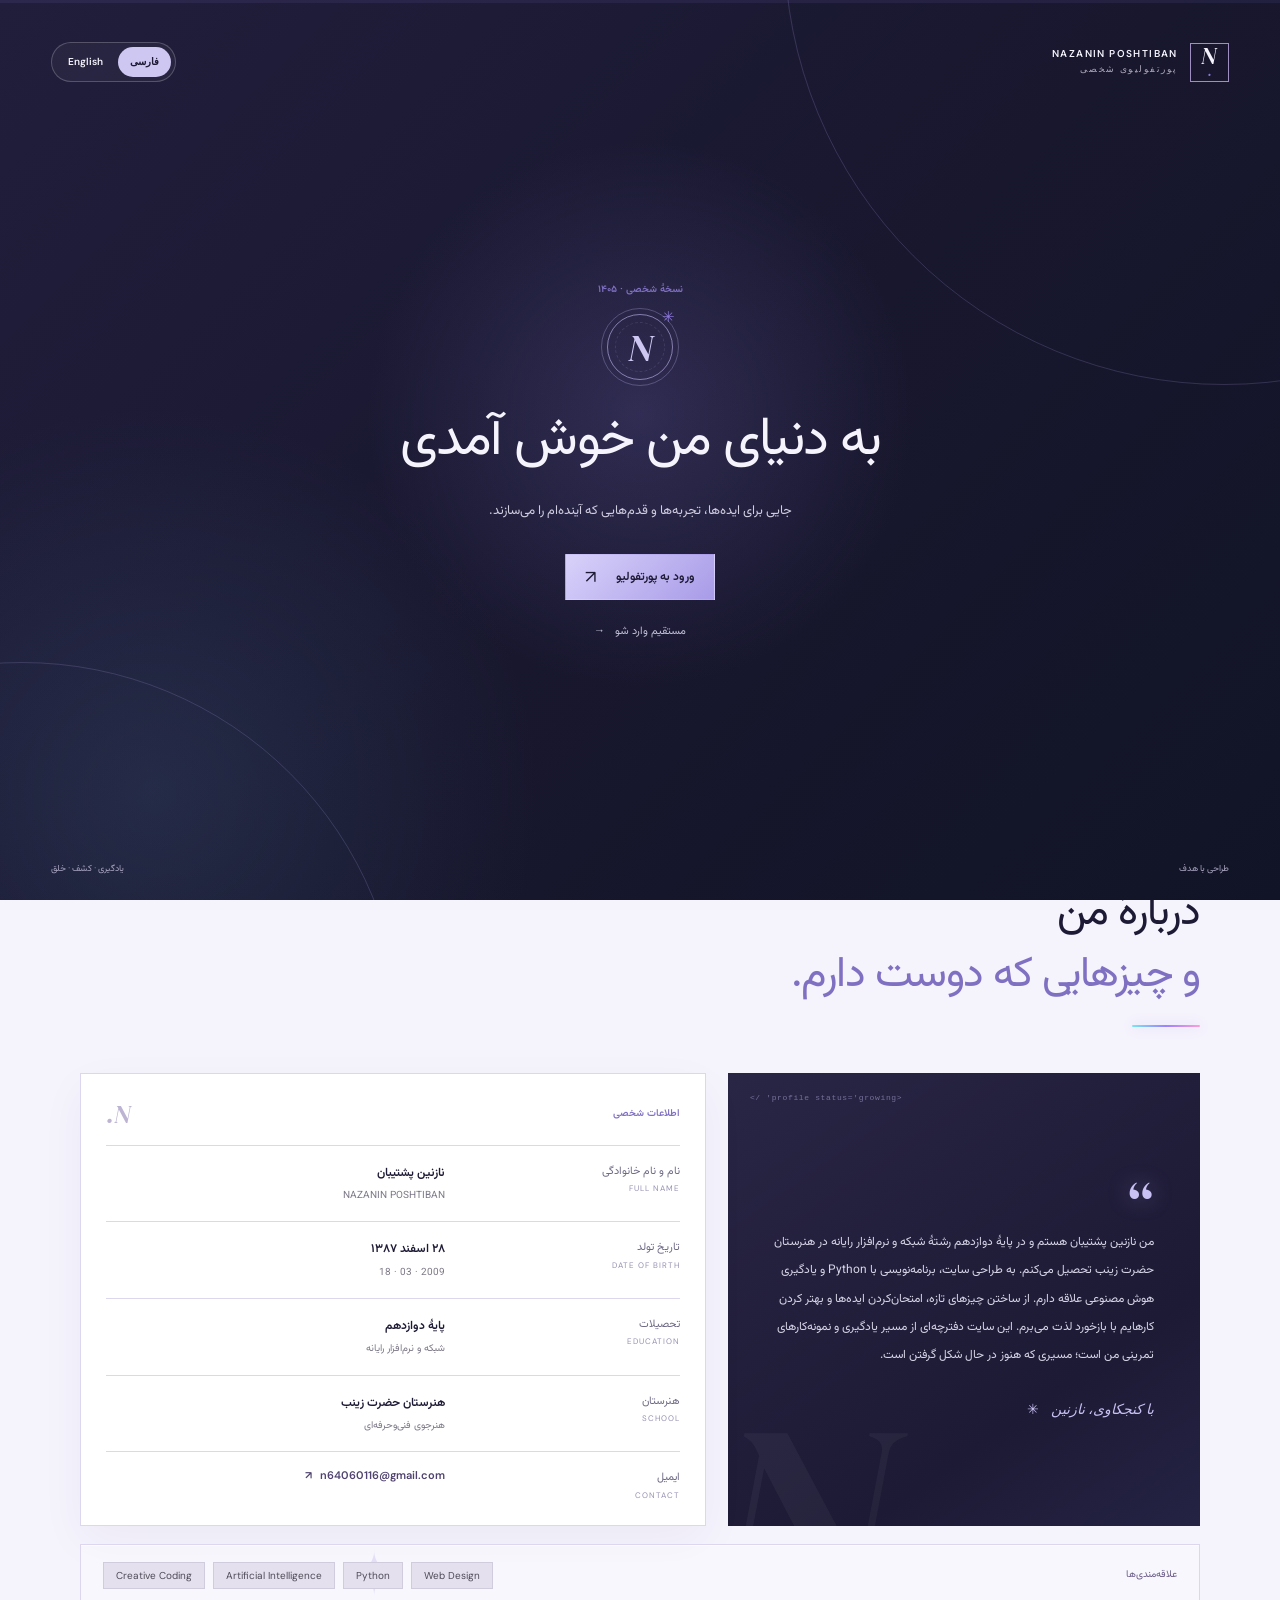
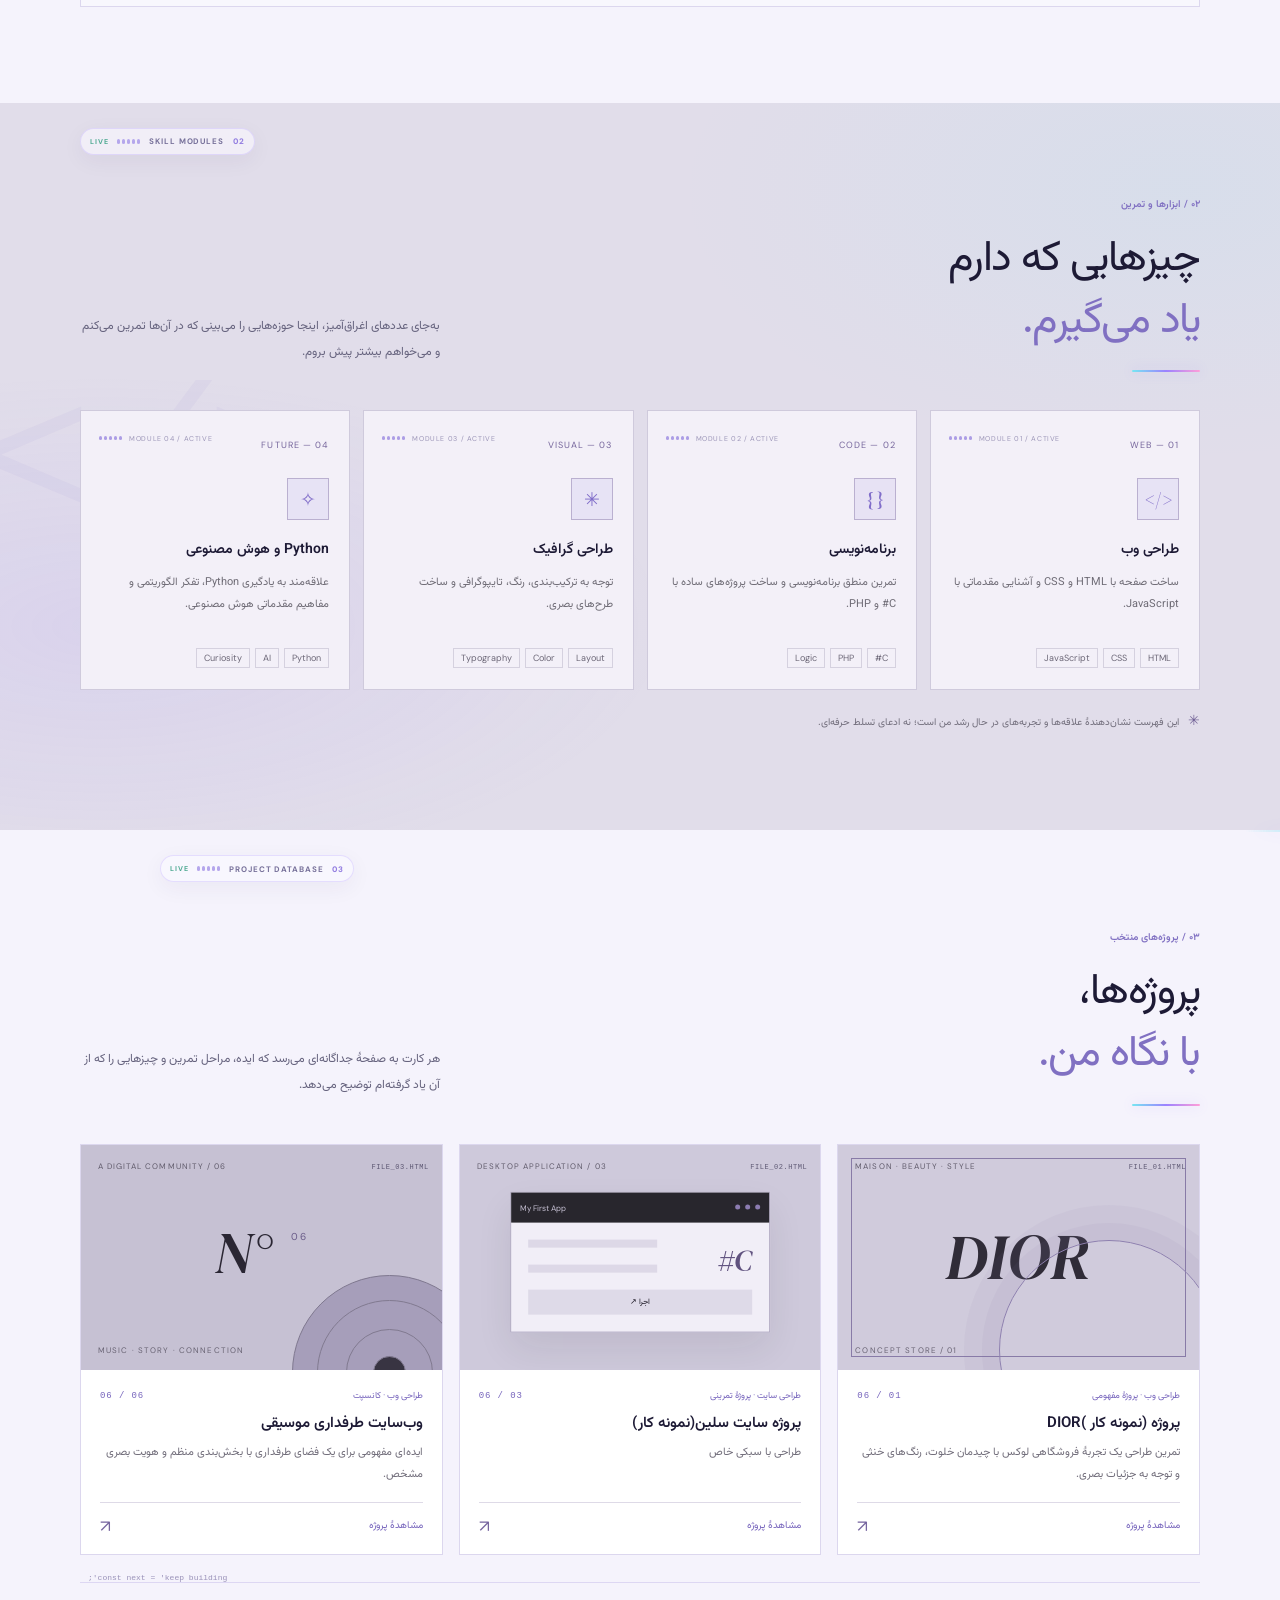
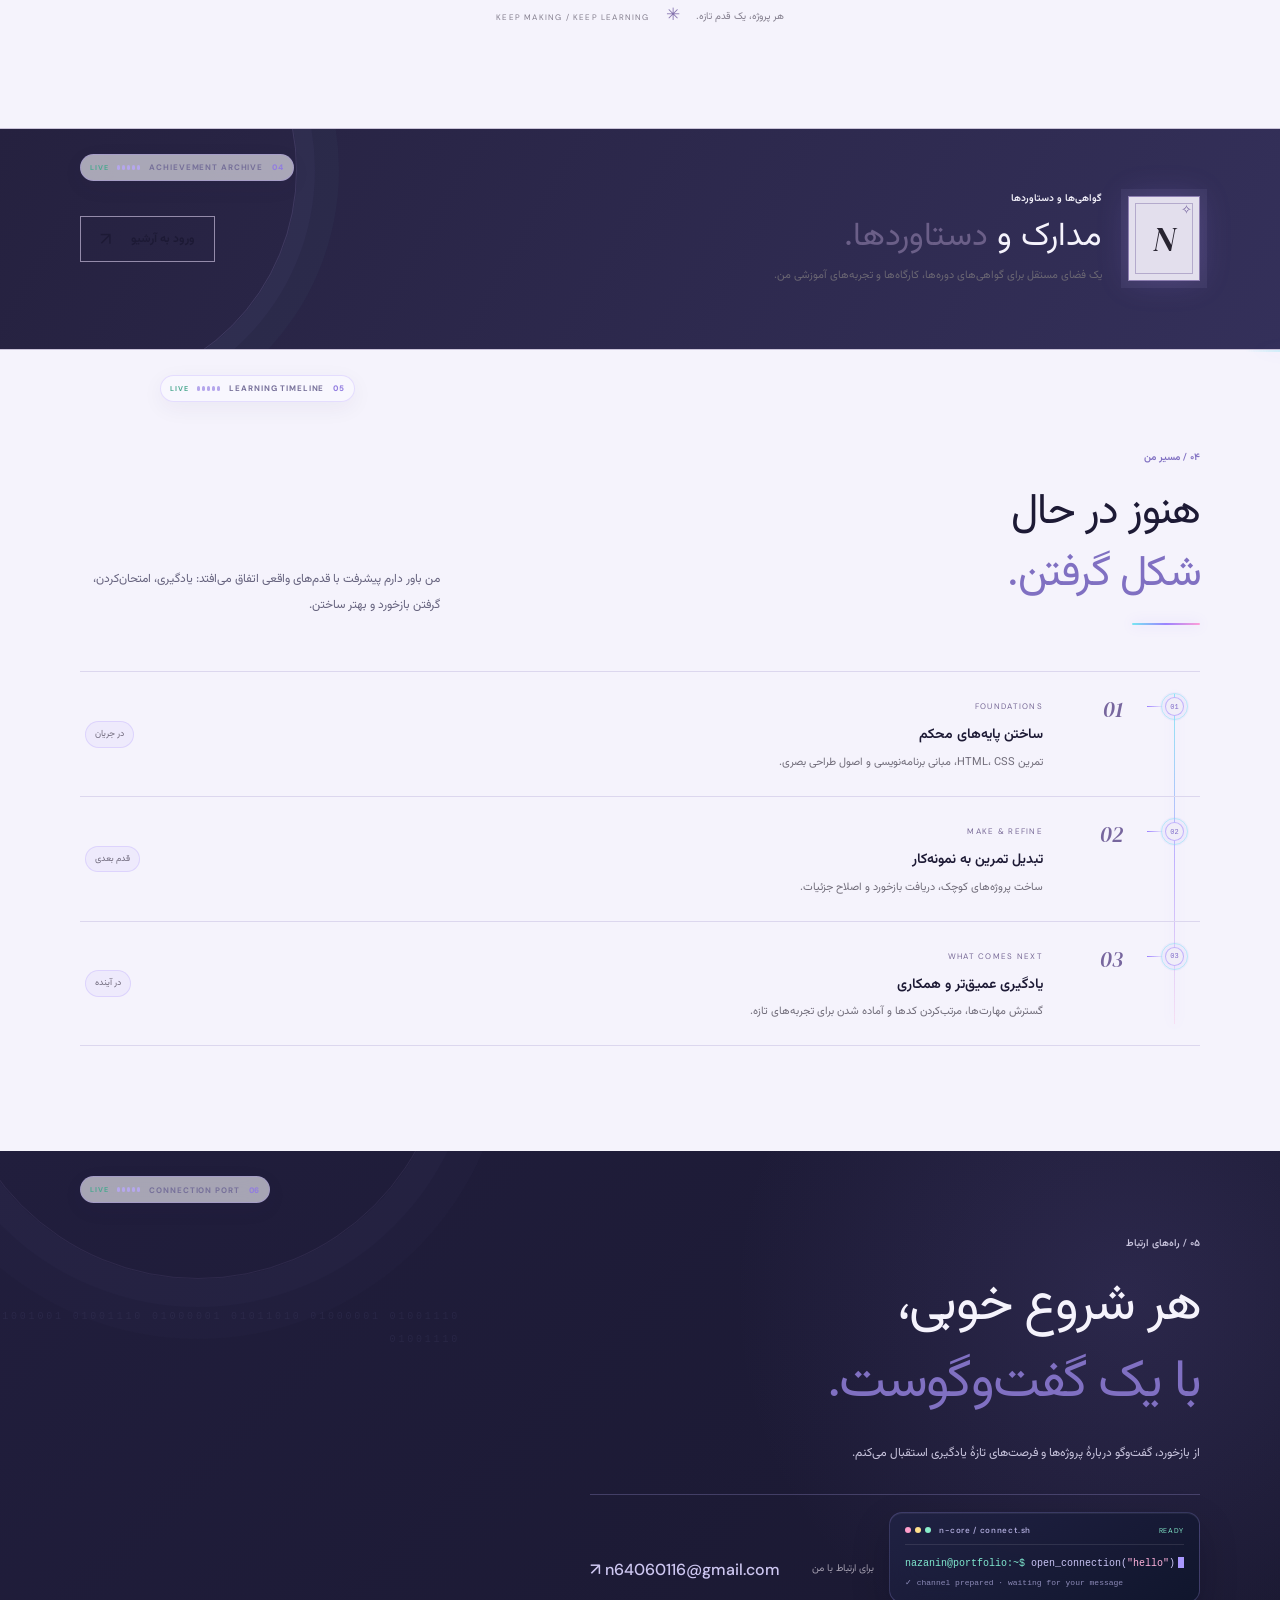
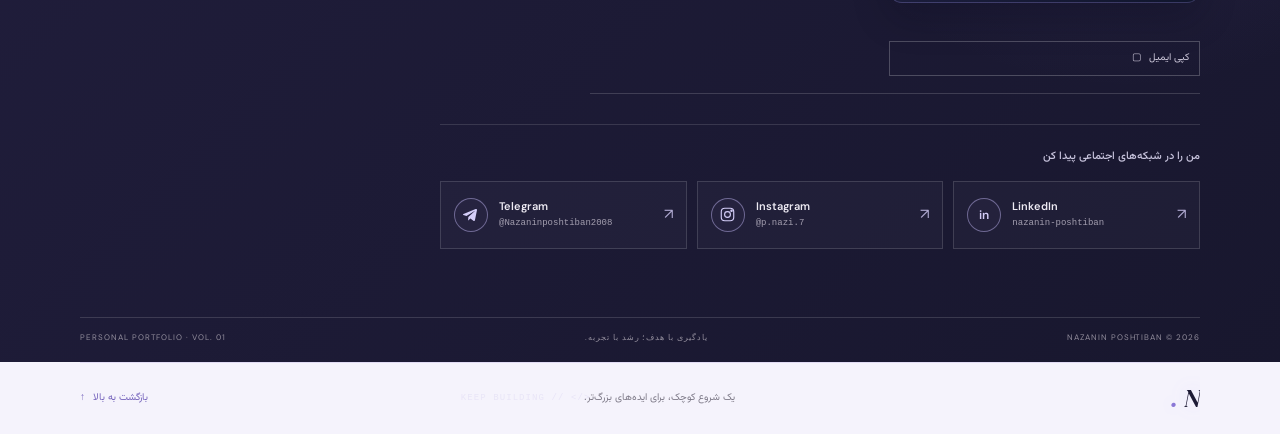
==== index.html @ 15eb20b9 "Add files via upload" ====
<!DOCTYPE html>
<html data-lang="fa" dir="rtl" lang="fa">
 <head>
  <meta charset="utf-8"/>
  <meta content="width=device-width, initial-scale=1, viewport-fit=cover" name="viewport"/>
  <meta content="#1d1a35" name="theme-color"/>
  <meta content="Nazanin Poshtiban — personal portfolio in Persian and English. Web design, Python, and AI learning." name="description"/>
  <title data-en="Nazanin Poshtiban — Personal Portfolio" data-fa="نازنین پشتیبان — پورتفولیوی شخصی">
   نازنین پشتیبان — پورتفولیوی شخصی
  </title>
  <link href="assets/favicon.svg" rel="icon" type="image/svg+xml"/>
  <link href="css/site.css" rel="stylesheet"/>
 </head>
 <body class="home-page">
  <div aria-labelledby="introTitle" class="intro-screen" id="introScreen">
   <div class="intro-top">
    <a class="wordmark" href="#top">
     <span class="wordmark-symbol">
      N
      <span>
       ·
      </span>
     </span>
     <span>
      NAZANIN POSHTIBAN
      <small data-en="PERSONAL PORTFOLIO" data-fa="پورتفولیوی شخصی">
       پورتفولیوی شخصی
      </small>
     </span>
    </a>
    <div aria-label="Language / زبان" class="language-switch" role="group">
     <button aria-pressed="true" class="language-option is-active" data-set-lang="fa" type="button">
      فارسی
     </button>
     <button aria-pressed="false" class="language-option" data-set-lang="en" type="button">
      English
     </button>
    </div>
   </div>
   <div class="intro-halo halo-one">
   </div>
   <div class="intro-halo halo-two">
   </div>
   <div class="intro-content">
    <p class="eyebrow">
     <span data-en="A PERSONAL EDITION · 2026" data-fa="نسخهٔ شخصی · ۱۴۰۵">
      نسخهٔ شخصی · ۱۴۰۵
     </span>
    </p>
    <div class="intro-seal">
     N
     <span>
      ✳
     </span>
    </div>
    <h1 id="introTitle">
     <span class="intro-heading" data-en="Welcome to my world" data-fa="به دنیای من خوش آمدی">
      به دنیای من خوش آمدی
     </span>
    </h1>
    <p class="intro-copy">
     <span data-en="A space for ideas, experiments, and the small steps shaping my future." data-fa="جایی برای ایده‌ها، تجربه‌ها و قدم‌هایی که آینده‌ام را می‌سازند.">
      جایی برای ایده‌ها، تجربه‌ها و قدم‌هایی که آینده‌ام را می‌سازند.
     </span>
    </p>
    <button class="button button-primary intro-enter" id="enterSite">
     <span data-en="Enter portfolio" data-fa="ورود به پورتفولیو">
      ورود به پورتفولیو
     </span>
     <span aria-hidden="true" class="button-arrow">
      ↗
     </span>
    </button>
    <button class="intro-skip" id="skipIntro">
     <span data-en="Skip introduction" data-fa="مستقیم وارد شو">
      مستقیم وارد شو
     </span>
     <span aria-hidden="true">
      →
     </span>
    </button>
   </div>
   <div class="intro-bottom">
    <span data-en="DESIGN WITH INTENTION" data-fa="طراحی با هدف">
     طراحی با هدف
    </span>
    <span data-en="LEARN · EXPLORE · CREATE" data-fa="یادگیری · کشف · خلق">
     یادگیری · کشف · خلق
    </span>
   </div>
  </div>
  <a class="skip-link" data-en="Skip to main content" data-fa="رفتن به محتوای اصلی" href="#main">
   رفتن به محتوای اصلی
  </a>
  <header class="site-header">
   <div class="shell header-inner">
    <a aria-label="Nazanin Poshtiban home" class="brand" href="#top">
     <span class="brand-mark">
      N
      <span>
       .
      </span>
     </span>
     <span class="brand-copy">
      <b data-en="Nazanin Poshtiban" data-fa="نازنین پشتیبان">
       نازنین پشتیبان
      </b>
      <small data-en="Personal portfolio" data-fa="پورتفولیوی شخصی">
       پورتفولیوی شخصی
      </small>
     </span>
    </a>
    <nav class="main-nav" id="mainNav">
     <a data-en="About" data-fa="دربارهٔ من" href="#about">
      دربارهٔ من
     </a>
     <a data-en="Interests &amp; Skills" data-fa="علاقه‌ها و مهارت‌ها" href="#skills">
      علاقه‌ها و مهارت‌ها
     </a>
     <a data-en="Projects" data-fa="پروژه‌ها" href="#projects">
      پروژه‌ها
     </a>
     <a data-en="My Journey" data-fa="مسیر من" href="#journey">
      مسیر من
     </a>
     <a data-en="Certificates" data-fa="گواهی‌ها" href="certificates.html">
      گواهی‌ها
     </a>
     <a class="nav-cta" href="#contact">
      <span data-en="Contact" data-fa="ارتباط">
       ارتباط
      </span>
      <span>
       ↗
      </span>
     </a>
    </nav>
    <div aria-label="Language / زبان" class="language-switch" role="group">
     <button aria-pressed="true" class="language-option is-active" data-set-lang="fa" type="button">
      فارسی
     </button>
     <button aria-pressed="false" class="language-option" data-set-lang="en" type="button">
      English
     </button>
    </div>
    <button aria-expanded="false" aria-label="Open menu" class="menu-toggle" id="menuToggle">
     <span>
     </span>
     <span>
     </span>
    </button>
   </div>
  </header>
  <main id="main">
   <section class="hero shell" id="top">
    <div class="hero-copy">
     <p class="eyebrow">
      <span class="eyebrow-line">
      </span>
      <span data-en="Computer networking student · Aspiring designer" data-fa="هنرجوی شبکه و نرم‌افزار · طراح در حال یادگیری">
       هنرجوی شبکه و نرم‌افزار · طراح در حال یادگیری
      </span>
     </p>
     <h1>
      <span data-en="Curious by" data-fa="با کنجکاوی">
       با کنجکاوی
      </span>
      <br/>
      <em data-en="nature." data-fa="شروع می‌کنم.">
       شروع می‌کنم.
      </em>
     </h1>
     <p class="hero-lead" data-en="I’m Nazanin Poshtiban, a Grade 12 student studying Computer Networking and Software at Hazrat Zainab Technical and Vocational School. I’m interested in web design, Python, and learning about artificial intelligence, building experience one small project at a time." data-fa="من نازنین پشتیبان هستم؛ هنرجوی پایهٔ دوازدهم شبکه و نرم‌افزار رایانه در هنرستان حضرت زینب. به طراحی سایت، Python و یادگیری هوش مصنوعی علاقه دارم و با پروژه‌های کوچک، قدم‌به‌قدم تجربه کسب می‌کنم.">
      من نازنین پشتیبان هستم؛ هنرجوی پایهٔ دوازدهم شبکه و نرم‌افزار رایانه در هنرستان حضرت زینب. به طراحی سایت، Python و یادگیری هوش مصنوعی علاقه دارم و با پروژه‌های کوچک، قدم‌به‌قدم تجربه کسب می‌کنم.
     </p>
     <div class="hero-actions">
      <a class="button button-primary" href="#projects">
       <span data-en="Explore projects" data-fa="دیدن پروژه‌ها">
        دیدن پروژه‌ها
       </span>
       <span class="button-arrow">
        ↗
       </span>
      </a>
      <a class="text-link" href="#about">
       <span data-en="My story" data-fa="داستان من">
        داستان من
       </span>
       <span>
        ↗
       </span>
      </a>
     </div>
     <div class="hero-note">
      <span class="note-rule">
      </span>
      <span data-en="Learning, building, and getting better." data-fa="در حال یادگیری، ساختن و بهتر شدن.">
       در حال یادگیری، ساختن و بهتر شدن.
      </span>
     </div>
    </div>
    <div aria-label="Abstract editorial monogram design" class="hero-visual">
     <div class="visual-frame">
      <div class="visual-top">
       <span>
        NP / PORTFOLIO
       </span>
       <span>
        MMXXVI
       </span>
      </div>
      <div class="hero-orbit orbit-a">
      </div>
      <div class="hero-orbit orbit-b">
      </div>
      <div class="hero-monogram">
       N
       <span>
        .
       </span>
      </div>
      <div class="vertical-caption">
       PERSONAL · CREATIVE · IN PROGRESS
      </div>
      <div class="visual-bottom">
       <span>
        VOL. 01
       </span>
       <span class="visual-star">
        ✳
       </span>
       <span>
        DESIGNING MY FUTURE
       </span>
      </div>
     </div>
     <div class="floating-label">
      <span class="tiny-dot">
      </span>
      <span data-en="Personal edition" data-fa="نسخهٔ شخصی">
       نسخهٔ شخصی
      </span>
     </div>
    </div>
    <div class="hero-index">
     <span>
      01
     </span>
     <span class="index-line">
     </span>
     <span data-en="PERSONAL PORTFOLIO" data-fa="پورتفولیوی شخصی">
      پورتفولیوی شخصی
     </span>
    </div>
   </section>
   <div aria-label="Areas of interest" class="ticker">
    <div class="ticker-track">
     <span>
      WEB DESIGN
     </span>
     <i>
      ✳
     </i>
     <span>
      PYTHON
     </span>
     <i>
      ✳
     </i>
     <span>
      ARTIFICIAL INTELLIGENCE
     </span>
     <i>
      ✳
     </i>
     <span>
      VISUAL THINKING
     </span>
     <i>
      ✳
     </i>
     <span>
      WEB DESIGN
     </span>
     <i>
      ✳
     </i>
     <span>
      PYTHON
     </span>
     <i>
      ✳
     </i>
     <span>
      ARTIFICIAL INTELLIGENCE
     </span>
     <i>
      ✳
     </i>
    </div>
   </div>
   <section class="section shell about-section" id="about">
    <div class="section-intro">
     <p class="eyebrow" data-en="01 / THE PERSON BEHIND THE WORK" data-fa="۰۱ / شخص پشت پروژه‌ها">
      ۰۱ / شخص پشت پروژه‌ها
     </p>
     <h2>
      <span data-en="A little about" data-fa="دربارهٔ من">
       دربارهٔ من
      </span>
      <br/>
      <em data-en="me &amp; what I love." data-fa="و چیزهایی که دوست دارم.">
       و چیزهایی که دوست دارم.
      </em>
     </h2>
    </div>
    <div class="about-layout">
     <article class="bio-card">
      <div class="bio-quote">
       “
      </div>
      <p data-en="I’m Nazanin Poshtiban, a Grade 12 student in Computer Networking and Software at Hazrat Zainab Technical and Vocational School. I’m interested in web design, Python programming, and learning about artificial intelligence. I enjoy making things, testing ideas, and improving my work through feedback. This website is a journal of my learning journey and practice projects—a path that is still unfolding." data-fa="من نازنین پشتیبان هستم و در پایهٔ دوازدهم رشتهٔ شبکه و نرم‌افزار رایانه در هنرستان حضرت زینب تحصیل می‌کنم. به طراحی سایت، برنامه‌نویسی با Python و یادگیری هوش مصنوعی علاقه دارم. از ساختن چیزهای تازه، امتحان‌کردن ایده‌ها و بهتر کردن کارهایم با بازخورد لذت می‌برم. این سایت دفترچه‌ای از مسیر یادگیری و نمونه‌کارهای تمرینی من است؛ مسیری که هنوز در حال شکل گرفتن است.">
       من نازنین پشتیبان هستم و در پایهٔ دوازدهم رشتهٔ شبکه و نرم‌افزار رایانه در هنرستان حضرت زینب تحصیل می‌کنم. به طراحی سایت، برنامه‌نویسی با Python و یادگیری هوش مصنوعی علاقه دارم. از ساختن چیزهای تازه، امتحان‌کردن ایده‌ها و بهتر کردن کارهایم با بازخورد لذت می‌برم. این سایت دفترچه‌ای از مسیر یادگیری و نمونه‌کارهای تمرینی من است؛ مسیری که هنوز در حال شکل گرفتن است.
      </p>
      <div class="bio-signature">
       <span data-en="With curiosity, Nazanin" data-fa="با کنجکاوی، نازنین">
        با کنجکاوی، نازنین
       </span>
       <span>
        ✳
       </span>
      </div>
     </article>
     <div class="identity-panel">
      <div class="identity-heading">
       <span class="eyebrow" data-en="PERSONAL DETAILS" data-fa="اطلاعات شخصی">
        اطلاعات شخصی
       </span>
       <span class="identity-monogram">
        N.
       </span>
      </div>
      <div class="identity-row">
       <span class="identity-label">
        <span data-en="Full name" data-fa="نام و نام خانوادگی">
         نام و نام خانوادگی
        </span>
        <small>
         FULL NAME
        </small>
       </span>
       <div class="identity-value">
        <b data-en="Nazanin Poshtiban" data-fa="نازنین پشتیبان">
         نازنین پشتیبان
        </b>
        <span>
         NAZANIN POSHTIBAN
        </span>
       </div>
      </div>
      <div class="identity-row">
       <span class="identity-label">
        <span data-en="Date of birth" data-fa="تاریخ تولد">
         تاریخ تولد
        </span>
        <small>
         DATE OF BIRTH
        </small>
       </span>
       <div class="identity-value">
        <b data-en="18 March 2009" data-fa="۲۸ اسفند ۱۳۸۷">
         ۲۸ اسفند ۱۳۸۷
        </b>
        <span>
         2009 · 03 · 18
        </span>
       </div>
      </div>
      <div class="identity-row">
       <span class="identity-label">
        <span data-en="Education" data-fa="تحصیلات">
         تحصیلات
        </span>
        <small>
         EDUCATION
        </small>
       </span>
       <div class="identity-value">
        <b data-en="Grade 12" data-fa="پایهٔ دوازدهم">
         پایهٔ دوازدهم
        </b>
        <span data-en="Computer Networking &amp; Software" data-fa="شبکه و نرم‌افزار رایانه">
         شبکه و نرم‌افزار رایانه
        </span>
       </div>
      </div>
      <div class="identity-row">
       <span class="identity-label">
        <span data-en="School" data-fa="هنرستان">
         هنرستان
        </span>
        <small>
         SCHOOL
        </small>
       </span>
       <div class="identity-value">
        <b data-en="Hazrat Zainab Technical and Vocational School" data-fa="هنرستان حضرت زینب">
         هنرستان حضرت زینب
        </b>
        <span data-en="Technical and vocational student" data-fa="هنرجوی فنی‌وحرفه‌ای">
         هنرجوی فنی‌وحرفه‌ای
        </span>
       </div>
      </div>
      <div class="identity-row">
       <span class="identity-label">
        <span data-en="Email address" data-fa="ایمیل">
         ایمیل
        </span>
        <small>
         CONTACT
        </small>
       </span>
       <div class="identity-value">
        <a href="mailto:n64060116@gmail.com">
         n64060116@gmail.com
         <span>
          ↗
         </span>
        </a>
       </div>
      </div>
     </div>
    </div>
    <div class="interest-band">
     <span class="interest-kicker" data-en="AREAS OF INTEREST" data-fa="علاقه‌مندی‌ها">
      علاقه‌مندی‌ها
     </span>
     <div class="interest-list">
      <span>
       Web Design
      </span>
      <span>
       Python
      </span>
      <span>
       Artificial Intelligence
      </span>
      <span>
       Creative Coding
      </span>
     </div>
    </div>
   </section>
   <section class="skills-section" id="skills">
    <div class="shell section">
     <div class="section-intro section-intro-split">
      <div>
       <p class="eyebrow" data-en="02 / TOOLS &amp; PRACTICE" data-fa="۰۲ / ابزارها و تمرین">
        ۰۲ / ابزارها و تمرین
       </p>
       <h2>
        <span data-en="What I’m" data-fa="چیزهایی که دارم">
         چیزهایی که دارم
        </span>
        <br/>
        <em data-en="learning." data-fa="یاد می‌گیرم.">
         یاد می‌گیرم.
        </em>
       </h2>
      </div>
      <p class="section-description" data-en="Rather than inflated scores, this section shares the areas I’m practicing and want to develop further." data-fa="به‌جای عددهای اغراق‌آمیز، اینجا حوزه‌هایی را می‌بینی که در آن‌ها تمرین می‌کنم و می‌خواهم بیشتر پیش بروم.">
       به‌جای عددهای اغراق‌آمیز، اینجا حوزه‌هایی را می‌بینی که در آن‌ها تمرین می‌کنم و می‌خواهم بیشتر پیش بروم.
      </p>
     </div>
     <div class="skills-grid">
      <article class="skill-card">
       <span class="skill-index">
        01 — WEB
       </span>
       <div class="skill-icon">
        &lt;/&gt;
       </div>
       <h3 data-en="Web design" data-fa="طراحی وب">
        طراحی وب
       </h3>
       <p data-en="Building pages with HTML and CSS, with introductory JavaScript practice." data-fa="ساخت صفحه با HTML و CSS و آشنایی مقدماتی با JavaScript.">
        ساخت صفحه با HTML و CSS و آشنایی مقدماتی با JavaScript.
       </p>
       <div class="tag-row">
        <span>
         HTML
        </span>
        <span>
         CSS
        </span>
        <span>
         JavaScript
        </span>
       </div>
      </article>
      <article class="skill-card">
       <span class="skill-index">
        02 — CODE
       </span>
       <div class="skill-icon">
        { }
       </div>
       <h3 data-en="Programming" data-fa="برنامه‌نویسی">
        برنامه‌نویسی
       </h3>
       <p data-en="Practicing programming logic and building simple projects with C# and PHP." data-fa="تمرین منطق برنامه‌نویسی و ساخت پروژه‌های ساده با C# و PHP.">
        تمرین منطق برنامه‌نویسی و ساخت پروژه‌های ساده با C# و PHP.
       </p>
       <div class="tag-row">
        <span>
         C#
        </span>
        <span>
         PHP
        </span>
        <span>
         Logic
        </span>
       </div>
      </article>
      <article class="skill-card">
       <span class="skill-index">
        03 — VISUAL
       </span>
       <div class="skill-icon">
        ✳
       </div>
       <h3 data-en="Graphic design" data-fa="طراحی گرافیک">
        طراحی گرافیک
       </h3>
       <p data-en="Exploring composition, color, typography, and visual concepts." data-fa="توجه به ترکیب‌بندی، رنگ، تایپوگرافی و ساخت طرح‌های بصری.">
        توجه به ترکیب‌بندی، رنگ، تایپوگرافی و ساخت طرح‌های بصری.
       </p>
       <div class="tag-row">
        <span>
         Layout
        </span>
        <span>
         Color
        </span>
        <span>
         Typography
        </span>
       </div>
      </article>
      <article class="skill-card">
       <span class="skill-index">
        04 — FUTURE
       </span>
       <div class="skill-icon">
        ✧
       </div>
       <h3 data-en="Python &amp; AI" data-fa="Python و هوش مصنوعی">
        Python و هوش مصنوعی
       </h3>
       <p data-en="Interested in learning Python, algorithmic thinking, and introductory AI concepts." data-fa="علاقه‌مند به یادگیری Python، تفکر الگوریتمی و مفاهیم مقدماتی هوش مصنوعی.">
        علاقه‌مند به یادگیری Python، تفکر الگوریتمی و مفاهیم مقدماتی هوش مصنوعی.
       </p>
       <div class="tag-row">
        <span>
         Python
        </span>
        <span>
         AI
        </span>
        <span>
         Curiosity
        </span>
       </div>
      </article>
     </div>
     <p class="honesty-note">
      <span>
       ✳
      </span>
      <span data-en="These are growing interests and practice areas—not a claim of professional mastery." data-fa="این فهرست نشان‌دهندهٔ علاقه‌ها و تجربه‌های در حال رشد من است؛ نه ادعای تسلط حرفه‌ای.">
       این فهرست نشان‌دهندهٔ علاقه‌ها و تجربه‌های در حال رشد من است؛ نه ادعای تسلط حرفه‌ای.
      </span>
     </p>
    </div>
   </section>
   <section class="projects-section section shell" id="projects">
    <div class="section-intro section-intro-split">
     <div>
      <p class="eyebrow" data-en="03 / SELECTED WORK" data-fa="۰۳ / پروژه‌های منتخب">
       ۰۳ / پروژه‌های منتخب
      </p>
      <h2>
       <span data-en="Selected" data-fa="پروژه‌ها،">
        پروژه‌ها،
       </span>
       <br/>
       <em data-en="projects." data-fa="با نگاه من.">
        با نگاه من.
       </em>
      </h2>
     </div>
     <p class="section-description" data-en="Each card opens a dedicated page with the idea, practice steps, and what I learned along the way." data-fa="هر کارت به صفحهٔ جداگانه‌ای می‌رسد که ایده، مراحل تمرین و چیزهایی را که از آن یاد گرفته‌ام توضیح می‌دهد.">
      هر کارت به صفحهٔ جداگانه‌ای می‌رسد که ایده، مراحل تمرین و چیزهایی را که از آن یاد گرفته‌ام توضیح می‌دهد.
     </p>
    </div>
    <div class="project-grid">
     <a aria-label="Dior Concept Store" class="project-card project-dior" href="buty/dior_products_dialog_fixed.html">
      <div class="visual-art visual-dior">
       <span class="art-overline">
        MAISON · BEAUTY · STYLE
       </span>
       <div class="art-dior">
        DIOR
        <span>
        </span>
       </div>
       <span class="art-circle">
       </span>
       <span class="art-foot">
        CONCEPT STORE / 01
       </span>
      </div>
      <div class="project-card-body">
       <div class="project-card-top">
        <span class="project-type">
         طراحی وب · پروژهٔ مفهومی
        </span>
        <span class="project-number">
         01 / 06
        </span>
       </div>
       <h3>
        <span data-en="Dior Concept Store" data-fa="پروژه (نمونه کار )DIOR">
         فروشگاه مفهومی Dior
        </span>
       </h3>
       <p>
        <span data-en="A concept exercise in designing a refined shopping experience through restrained layouts, neutral tones, and careful visual details." data-fa="تمرین طراحی یک تجربهٔ فروشگاهی لوکس با چیدمان خلوت، رنگ‌های خنثی و توجه به جزئیات بصری.">
         تمرین طراحی یک تجربهٔ فروشگاهی لوکس با چیدمان خلوت، رنگ‌های خنثی و توجه به جزئیات بصری.
        </span>
       </p>
       <span class="project-open">
        <span data-en="View project" data-fa="مشاهدهٔ پروژه">
         مشاهدهٔ پروژه
        </span>
        <b>
         ↗
        </b>
       </span>
      </div>
     </a>
     <a aria-label="Windows Application" class="project-card project-csharp" href="my site/n celine.html">
      <div class="visual-art visual-csharp">
       <span class="art-overline">
        DESKTOP APPLICATION / 03
       </span>
       <div class="fake-window">
        <div class="fake-window-top">
         <i>
         </i>
         <i>
         </i>
         <i>
         </i>
         <span>
          My First App
         </span>
        </div>
        <div class="fake-window-body">
         <b>
          C#
         </b>
         <span>
         </span>
         <span>
         </span>
         <em data-en="Run ↗" data-fa="اجرا ↗">
          اجرا ↗
         </em>
        </div>
       </div>
      </div>
      <div class="project-card-body">
       <div class="project-card-top">
        <span class="project-type">
         طراحی سایت · پروژهٔ تمرینی
        </span>
        <span class="project-number">
         03 / 06
        </span>
       </div>
       <h3>
        <span data-en="Windows Application" data-fa=" پروژه سایت سلین(نمونه کار)">
            سلین
        </span>
       </h3>
       <p>
        <span data-en="A C# Windows Forms exercise focused on interface controls, layout, and event handling." data-fa="  طراحی با سبکی خاص ">   
            طراحی با سبکی خاص     </span>
       </p>
       <span class="project-open">
        <span data-en="View project" data-fa="مشاهدهٔ پروژه">
         مشاهدهٔ پروژه
        </span>
        <b>
         ↗
        </b>
       </span>
      </div>
     </a>     
     <a aria-label="Music Fan Website Concept" class="project-card project-fan" href="starwave_site/index.html">
      <div class="visual-art visual-fan">
       <span class="art-overline">
        A DIGITAL COMMUNITY / 06
       </span>
       <div class="fan-numeral">
        N°
        <span>
         06
        </span>
       </div>
       <div class="fan-record">
        <i>
        </i>
        <i>
        </i>
        <i>
        </i>
       </div>
       <span class="art-foot">
        MUSIC · STORY · CONNECTION
       </span>
      </div>
      <div class="project-card-body">
       <div class="project-card-top">
        <span class="project-type">
         طراحی وب · کانسپت
        </span>
        <span class="project-number">
         06 / 06
        </span>
       </div>
       <h3>
        <span data-en="Music Fan Website Concept" data-fa="وب‌سایت طرفداری موسیقی">
         وب‌سایت طرفداری موسیقی
        </span>
       </h3>
       <p>
        <span data-en="A concept for a fan-focused digital space with clear sections and a consistent visual identity." data-fa="ایده‌ای مفهومی برای یک فضای طرفداری با بخش‌بندی منظم و هویت بصری مشخص.">
         ایده‌ای مفهومی برای یک فضای طرفداری با بخش‌بندی منظم و هویت بصری مشخص.
        </span>
       </p>
       <span class="project-open">
        <span data-en="View project" data-fa="مشاهدهٔ پروژه">
         مشاهدهٔ پروژه
        </span>
        <b>
         ↗
        </b>
       </span>
      </div>
     </a>
    </div>
    <div class="project-endline">
     <span data-en="Every project, a new step." data-fa="هر پروژه، یک قدم تازه.">
      هر پروژه، یک قدم تازه.
     </span>
     <span class="endline-symbol">
      ✳
     </span>
     <span>
      KEEP MAKING / KEEP LEARNING
     </span>
    </div>
   </section>
   <section class="certificate-band">
    <div class="shell certificate-band-inner">
     <div class="certificate-emblem">
      N
      <span>
       ✧
      </span>
     </div>
     <div class="certificate-band-copy">
      <p class="eyebrow" data-en="CERTIFICATES &amp; ACHIEVEMENTS" data-fa="گواهی‌ها و دستاوردها">
       گواهی‌ها و دستاوردها
      </p>
      <h2>
       <span data-en="A record of" data-fa="مدارک و">
        مدارک و
       </span>
       <em data-en="progress." data-fa="دستاوردها.">
        دستاوردها.
       </em>
      </h2>
      <p data-en="A dedicated space for certificates, workshops, and learning experiences." data-fa="یک فضای مستقل برای گواهی‌های دوره‌ها، کارگاه‌ها و تجربه‌های آموزشی من.">
       یک فضای مستقل برای گواهی‌های دوره‌ها، کارگاه‌ها و تجربه‌های آموزشی من.
      </p>
     </div>
     <a class="button button-outline" href="certificates.html">
      <span data-en="Open archive" data-fa="ورود به آرشیو">
       ورود به آرشیو
      </span>
      <span class="button-arrow">
       ↗
      </span>
     </a>
    </div>
   </section>
   <section class="section shell journey-section" id="journey">
    <div class="section-intro section-intro-split">
     <div>
      <p class="eyebrow" data-en="04 / THE JOURNEY" data-fa="۰۴ / مسیر من">
       ۰۴ / مسیر من
      </p>
      <h2>
       <span data-en="Still in" data-fa="هنوز در حال">
        هنوز در حال
       </span>
       <br/>
       <em data-en="the making." data-fa="شکل گرفتن.">
        شکل گرفتن.
       </em>
      </h2>
     </div>
     <p class="section-description" data-en="I believe progress comes from real steps: learning, experimenting, getting feedback, and improving." data-fa="من باور دارم پیشرفت با قدم‌های واقعی اتفاق می‌افتد: یادگیری، امتحان‌کردن، گرفتن بازخورد و بهتر ساختن.">
      من باور دارم پیشرفت با قدم‌های واقعی اتفاق می‌افتد: یادگیری، امتحان‌کردن، گرفتن بازخورد و بهتر ساختن.
     </p>
    </div>
    <div class="journey-list">
     <article class="journey-item">
      <span class="journey-no">
       01
      </span>
      <div>
       <span class="journey-kicker">
        FOUNDATIONS
       </span>
       <h3 data-en="Building solid foundations" data-fa="ساختن پایه‌های محکم">
        ساختن پایه‌های محکم
       </h3>
       <p data-en="Practicing HTML, CSS, programming fundamentals, and visual design principles." data-fa="تمرین HTML، CSS، مبانی برنامه‌نویسی و اصول طراحی بصری.">
        تمرین HTML، CSS، مبانی برنامه‌نویسی و اصول طراحی بصری.
       </p>
      </div>
      <span class="journey-state" data-en="In progress" data-fa="در جریان">
       در جریان
      </span>
     </article>
     <article class="journey-item">
      <span class="journey-no">
       02
      </span>
      <div>
       <span class="journey-kicker">
        MAKE &amp; REFINE
       </span>
       <h3 data-en="Turning practice into projects" data-fa="تبدیل تمرین به نمونه‌کار">
        تبدیل تمرین به نمونه‌کار
       </h3>
       <p data-en="Building small projects, seeking feedback, and refining the details." data-fa="ساخت پروژه‌های کوچک، دریافت بازخورد و اصلاح جزئیات.">
        ساخت پروژه‌های کوچک، دریافت بازخورد و اصلاح جزئیات.
       </p>
      </div>
      <span class="journey-state" data-en="Next step" data-fa="قدم بعدی">
       قدم بعدی
      </span>
     </article>
     <article class="journey-item">
      <span class="journey-no">
       03
      </span>
      <div>
       <span class="journey-kicker">
        WHAT COMES NEXT
       </span>
       <h3 data-en="Deeper learning &amp; collaboration" data-fa="یادگیری عمیق‌تر و همکاری">
        یادگیری عمیق‌تر و همکاری
       </h3>
       <p data-en="Growing my skills, organizing my code, and preparing for new experiences." data-fa="گسترش مهارت‌ها، مرتب‌کردن کدها و آماده شدن برای تجربه‌های تازه.">
        گسترش مهارت‌ها، مرتب‌کردن کدها و آماده شدن برای تجربه‌های تازه.
       </p>
      </div>
      <span class="journey-state" data-en="On the horizon" data-fa="در آینده">
       در آینده
      </span>
     </article>
    </div>
   </section>
   <section class="contact-section" id="contact">
    <div class="contact-decoration">
    </div>
    <div class="shell contact-inner">
     <p class="eyebrow" data-en="05 / LET’S CONNECT" data-fa="۰۵ / راه‌های ارتباط">
      ۰۵ / راه‌های ارتباط
     </p>
     <h2>
      <span data-en="Every good story" data-fa="هر شروع خوبی،">
       هر شروع خوبی،
      </span>
      <br/>
      <em data-en="starts with a hello." data-fa="با یک گفت‌وگوست.">
       با یک گفت‌وگوست.
      </em>
     </h2>
     <p class="contact-lead" data-en="I welcome feedback, conversations about my projects, and new opportunities to learn." data-fa="از بازخورد، گفت‌وگو دربارهٔ پروژه‌ها و فرصت‌های تازهٔ یادگیری استقبال می‌کنم.">
      از بازخورد، گفت‌وگو دربارهٔ پروژه‌ها و فرصت‌های تازهٔ یادگیری استقبال می‌کنم.
     </p>
     <div class="contact-email">
      <span class="email-label" data-en="Get in touch" data-fa="برای ارتباط با من">
       برای ارتباط با من
      </span>
      <a href="mailto:n64060116@gmail.com">
       n64060116@gmail.com
       <span>
        ↗
       </span>
      </a>
      <button class="copy-email" id="copyEmail" type="button">
       <span data-en="Copy email" data-fa="کپی ایمیل">
        کپی ایمیل
       </span>
       <span>
        ▢
       </span>
      </button>
     </div>
     <div aria-label="Social media links" class="social-connect">
      <p class="social-connect-title" data-en="FIND ME ON SOCIALS" data-fa="من را در شبکه‌های اجتماعی پیدا کن">
       من را در شبکه‌های اجتماعی پیدا کن
      </p>
      <div class="social-links">
       <a aria-label="LinkedIn — Nazanin Poshtiban" class="social-link" href="https://www.linkedin.com/in/nazanin-poshtiban-425214430/" rel="noopener noreferrer" target="_blank">
        <span aria-hidden="true" class="social-icon social-icon-linkedin">
         in
        </span>
        <span class="social-link-copy">
         <b>
          LinkedIn
         </b>
         <small>
          nazanin-poshtiban
         </small>
        </span>
        <span aria-hidden="true" class="social-arrow">
         ↗
        </span>
       </a>
       <a aria-label="Instagram — p.nazi.7" class="social-link" href="https://www.instagram.com/p.nazi.7/" rel="noopener noreferrer" target="_blank">
        <span aria-hidden="true" class="social-icon social-icon-instagram">
         <svg focusable="false" viewbox="0 0 24 24">
          <rect height="17.6" rx="5" width="17.6" x="3.2" y="3.2">
          </rect>
          <circle cx="12" cy="12" r="4.1">
          </circle>
          <circle class="social-dot" cx="17.7" cy="6.6" r="1">
          </circle>
         </svg>
        </span>
        <span class="social-link-copy">
         <b>
          Instagram
         </b>
         <small>
          @p.nazi.7
         </small>
        </span>
        <span aria-hidden="true" class="social-arrow">
         ↗
        </span>
       </a>
       <a aria-label="Telegram — Nazaninposhtiban2008" class="social-link" href="https://t.me/Nazaninposhtiban2008" rel="noopener noreferrer" target="_blank">
        <span aria-hidden="true" class="social-icon social-icon-telegram">
         <svg focusable="false" viewbox="0 0 24 24">
          <path d="M21 4.5 17.9 20c-.2 1.1-.9 1.4-1.8.9l-5-3.7-2.4 2.3c-.3.3-.6.6-1.1.6l.4-5.2 9.4-8.5c.4-.4-.1-.6-.6-.2L5.2 13.5l-4.7-1.5c-1-.3-1-1 .2-1.5L19 3.1c.9-.3 2.2.2 2 1.4Z">
          </path>
         </svg>
        </span>
        <span class="social-link-copy">
         <b>
          Telegram
         </b>
         <small>
          @Nazaninposhtiban2008
         </small>
        </span>
        <span aria-hidden="true" class="social-arrow">
         ↗
        </span>
       </a>
      </div>
     </div>
    </div>
    <div class="contact-footer shell">
     <span>
      NAZANIN POSHTIBAN © 2026
     </span>
     <span data-en="Learn with intent. Grow through experience." data-fa="یادگیری با هدف؛ رشد با تجربه.">
      یادگیری با هدف؛ رشد با تجربه.
     </span>
     <span>
      PERSONAL PORTFOLIO · VOL. 01
     </span>
    </div>
   </section>
  </main>
  <footer class="page-footer shell">
   <a class="footer-mark" href="#top">
    N
    <span>
     .
    </span>
   </a>
   <p data-en="A small start for bigger ideas." data-fa="یک شروع کوچک، برای ایده‌های بزرگ‌تر.">
    یک شروع کوچک، برای ایده‌های بزرگ‌تر.
   </p>
   <a class="top-link" href="#top">
    <span data-en="Back to top" data-fa="بازگشت به بالا">
     بازگشت به بالا
    </span>
    ↑
   </a>
  </footer>
  <div aria-live="polite" class="toast" id="toast" role="status">
  </div>
  <script src="js/app.js">
  </script>
 </body>
</html>
---- css/site.css ----
@import url('https://fonts.googleapis.com/css2?family=DM+Sans:wght@400;500;600;700&family=DM+Serif+Display:ital@0;1&family=Vazirmatn:wght@300;400;500;600;700&display=swap');
:root {
  --ink: #18171b;
  --ink-soft: #27252b;
  --paper: #edeaf3;
  --paper-2: #e0dcea;
  --white: #fbfafd;
  --gold: #8c7cb1;
  --gold-light: #b4a8d1;
  --sage: #736d82;
  --muted: #75727d;
  --line: #ccc7d8;
  --serif: 'DM Serif Display',Georgia,serif;
  --sans: 'DM Sans',Arial,sans-serif;
  --fa: 'Vazirmatn',Tahoma,sans-serif;
  --shell: 1120px;
  --ease: cubic-bezier(.2,.75,.25,1);
  color-scheme: light;
}
* {
  box-sizing: border-box;
}
html {
  scroll-behavior: smooth;
  scroll-padding-top: 90px;
}
body {
  margin: 0;
  background: var(--paper);
  color: var(--ink);
  font-family: var(--fa);
  font-size: 14px;
  line-height: 1.85;
  -webkit-font-smoothing: antialiased;
}
html[lang="en"] body {
  font-family: var(--sans);
}
a {
  color: inherit;
  text-decoration: none;
}
button {
  font: inherit;
}
button,a {
  -webkit-tap-highlight-color: transparent;
}
button:focus-visible,a:focus-visible {
  outline: 2px solid var(--gold);
  outline-offset: 4px;
}
img {
  max-width: 100%;
  display: block;
}
.shell {
  width: min(var(--shell),calc(100% - 72px));
  margin-inline: auto;
}
.eyebrow {
  margin: 0 0 17px;
  color: #736592;
  font: 600 10px/1.5 var(--sans);
  letter-spacing: .16em;
  text-transform: uppercase;
  display: flex;
  align-items: center;
  gap: 10px;
}
.section {
  padding-block: 106px;
}
.skip-link {
  position: fixed;
  top: -100px;
  z-index: 999;
  background: var(--ink);
  color: white;
  padding: 10px 16px;
}
.skip-link:focus {
  top: 12px;
  left: 12px;
}
.language-switch {
  display: inline-flex;
  align-items: center;
  gap: 3px;
  padding: 4px;
  border: 1px solid #ffffff36;
  border-radius: 999px;
  background: #ffffff0a;
  flex-shrink: 0;
}
.language-option {
  border: 0;
  background: transparent;
  color: inherit;
  min-height: 30px;
  padding: 4px 12px;
  border-radius: 999px;
  font: 600 10px/1 var(--sans);
  cursor: pointer;
  transition: background .25s,color .25s;
}
.language-option.is-active {
  background: var(--gold-light);
  color: var(--ink);
}

/* Intro */

.intro-screen {
  position: fixed;
  inset: 0;
  z-index: 1000;
  display: grid;
  grid-template-rows: auto 1fr auto;
  overflow: hidden;
  background: var(--ink);
  color: var(--paper);
  padding: clamp(18px,3.3vw,42px) clamp(20px,4vw,58px) 24px;
  transition: opacity .7s var(--ease),visibility .7s var(--ease),transform .7s var(--ease);
}
.intro-screen.is-hidden {
  opacity: 0;
  visibility: hidden;
  pointer-events: none;
  transform: scale(1.025);
}
.intro-top,.intro-bottom {
  position: relative;
  z-index: 2;
  display: flex;
  align-items: center;
  justify-content: space-between;
  gap: 18px;
}
.wordmark {
  display: flex;
  align-items: center;
  gap: 12px;
  font: 600 10px/1.35 var(--sans);
  letter-spacing: .14em;
}
.wordmark small {
  display: block;
  color: #aea9b9;
  font: 400 9px/1.8 var(--sans);
  letter-spacing: .17em;
}
.wordmark-symbol {
  display: grid;
  place-items: center;
  width: 39px;
  height: 39px;
  border: 1px solid #9e8ec2;
  color: var(--paper);
  font: italic 24px/1 var(--serif);
}
.wordmark-symbol span {
  color: var(--gold);
  font-size: 13px;
}
.intro-content {
  position: relative;
  z-index: 2;
  align-self: center;
  text-align: center;
  width: min(580px,100%);
  margin: 0 auto;
  padding: 30px 0 42px;
}
.intro-content>.eyebrow {
  justify-content: center;
}
.intro-seal {
  margin: 0 auto 25px;
  display: grid;
  place-items: center;
  position: relative;
  width: 66px;
  height: 66px;
  border: 1px solid #786d91;
  border-radius: 50%;
  font: italic 39px/1 var(--serif);
  color: var(--gold-light);
}
.intro-seal:before,.intro-seal:after {
  content: "";
  position: absolute;
  inset: -7px;
  border: 1px solid #786d9155;
  border-radius: 50%;
}
.intro-seal:after {
  inset: 7px;
  border-style: dashed;
  opacity: .5;
}
.intro-seal span {
  position: absolute;
  right: -3px;
  top: -8px;
  font: 15px var(--sans);
  color: var(--gold);
}
.intro-heading {
  display: block;
  margin: 0;
  color: var(--paper);
  font: 400 clamp(30px,4.5vw,54px)/1.35 var(--fa);
  letter-spacing: -.035em;
}
.intro-heading em {
  color: var(--gold-light);
  font-style: normal;
}
.intro-copy {
  max-width: 440px;
  margin: 17px auto 28px;
  color: #bbb7c5;
  font-size: 13px;
  line-height: 2.2;
}
.button {
  display: inline-flex;
  justify-content: center;
  align-items: center;
  gap: 20px;
  min-height: 45px;
  padding: 11px 19px;
  border: 1px solid transparent;
  cursor: pointer;
  font-size: 12px;
  font-weight: 600;
  transition: transform .25s var(--ease),background .25s,border-color .25s,color .25s;
}
.button:hover {
  transform: translateY(-2px);
}
.button-primary {
  background: var(--gold-light);
  color: var(--ink);
}
.button-primary:hover {
  background: #ccc2e3;
}
.button-arrow {
  font: 18px/1 var(--sans);
}
.intro-skip {
  display: flex;
  align-items: center;
  justify-content: center;
  gap: 10px;
  margin: 14px auto 0;
  border: 0;
  background: transparent;
  color: #aea9b8;
  font-size: 11px;
  cursor: pointer;
  padding: 8px 15px;
}
.intro-bottom {
  color: #908b9a;
  font: 9px/1.5 var(--sans);
  letter-spacing: .17em;
}
.intro-halo {
  position: absolute;
  pointer-events: none;
  border: 1px solid #7e6ea524;
  border-radius: 50%;
  animation: slowTurn 38s linear infinite;
}
.halo-one {
  width: min(76vw,880px);
  aspect-ratio: 1;
  right: -30%;
  top: -55%;
}
.halo-two {
  width: min(67vw,760px);
  aspect-ratio: 1;
  left: -28%;
  bottom: -58%;
  animation-direction: reverse;
}
.halo-one:after,.halo-two:after {
  content: "";
  position: absolute;
  top: 13%;
  left: 15%;
  height: 9px;
  width: 9px;
  border-radius: 50%;
  background: var(--gold);
  box-shadow: 0 0 28px #8c7cb199;
}

@keyframes slowTurn {
  to {
    transform: rotate(360deg);
  }
}

/* Header */

.site-header {
  height: 80px;
  position: sticky;
  top: 0;
  z-index: 100;
  background: #edeaf3ef;
  backdrop-filter: blur(16px);
  border-bottom: 1px solid #ccc7d87a;
}
.header-inner {
  height: 100%;
  display: flex;
  align-items: center;
  gap: 28px;
}
.brand {
  display: flex;
  align-items: center;
  gap: 11px;
  min-width: 190px;
}
.brand-mark {
  width: 39px;
  height: 39px;
  display: grid;
  place-items: center;
  border: 1px solid var(--gold);
  font: italic 25px/1 var(--serif);
  color: var(--ink);
}
.brand-mark span,.footer-mark span {
  color: #76659d;
}
.brand-copy b {
  display: block;
  font: 600 12px/1.4 var(--sans);
  letter-spacing: .04em;
}
.brand-copy small {
  display: block;
  margin-top: 2px;
  color: var(--muted);
  font-size: 10px;
}
.main-nav {
  display: flex;
  align-items: center;
  gap: clamp(12px,2vw,25px);
  margin-inline-start: auto;
}
.main-nav>a {
  color: #514e57;
  font-size: 11px;
  white-space: nowrap;
  transition: color .2s;
}
.main-nav>a:hover {
  color: #655390;
}
.main-nav .nav-cta {
  display: flex;
  align-items: center;
  gap: 11px;
  border: 1px solid var(--line);
  padding: 8px 12px;
  color: var(--ink);
}
.nav-cta span:last-child {
  font: 16px var(--sans);
  color: #716197;
}
.header-inner>.language-switch {
  background: transparent;
  border-color: var(--line);
}
.header-inner .language-option {
  color: #625e6a;
}
.header-inner .language-option.is-active {
  background: var(--ink);
  color: var(--paper);
}
.menu-toggle {
  display: none;
  border: 1px solid var(--line);
  background: transparent;
  width: 40px;
  height: 38px;
  padding: 10px;
  cursor: pointer;
}
.menu-toggle span {
  display: block;
  height: 1px;
  background: var(--ink);
  margin: 5px 0;
  width: 100%;
}

/* Hero */

.hero {
  position: relative;
  min-height: 595px;
  display: grid;
  grid-template-columns: 1.04fr .96fr;
  align-items: center;
  gap: clamp(42px,7vw,100px);
  padding-top: 76px;
  padding-bottom: 82px;
}
.hero-copy {
  max-width: 520px;
}
.hero-copy .eyebrow {
  line-height: 1.8;
}
.eyebrow-line {
  width: 28px;
  height: 1px;
  background: var(--gold);
}
.hero h1 {
  font: 400 clamp(40px,5.1vw,64px)/1.22 var(--fa);
  letter-spacing: -.055em;
  margin: 0 0 23px;
}
.hero h1 em {
  font-style: normal;
  color: #6d618a;
}
.hero-lead {
  max-width: 510px;
  color: #615e69;
  font-size: 13px;
  line-height: 2.25;
  margin: 0;
}
.hero-actions {
  display: flex;
  align-items: center;
  gap: 22px;
  margin-top: 27px;
}
.hero-actions .button {
  min-width: 142px;
}
.text-link {
  display: inline-flex;
  align-items: center;
  gap: 10px;
  font-size: 11px;
  color: #514e57;
}
.text-link span:last-child {
  font: 16px var(--sans);
  color: #6c5a96;
  transition: transform .2s;
}
.text-link:hover span:last-child {
  transform: translate(3px,-2px);
}
.hero-note {
  display: flex;
  align-items: center;
  gap: 11px;
  margin-top: 40px;
  font-size: 10px;
  color: #736f7c;
}
.note-rule {
  width: 37px;
  height: 1px;
  background: #8c7cb1;
}
.hero-visual {
  position: relative;
  justify-self: end;
  width: min(100%,440px);
  padding: 15px 15px 28px 0;
}
.visual-frame {
  position: relative;
  min-height: 415px;
  overflow: hidden;
  background: #d9d4e5;
  border: 1px solid #bdb6ce;
  padding: 20px 23px;
  color: var(--ink);
}
.visual-frame:before {
  content: "";
  position: absolute;
  inset: 12px;
  border: 1px solid #a99ec2;
  pointer-events: none;
}
.visual-top,.visual-bottom {
  position: relative;
  z-index: 2;
  display: flex;
  align-items: center;
  justify-content: space-between;
  font: 9px var(--sans);
  letter-spacing: .13em;
  color: #625d6e;
}
.hero-orbit {
  position: absolute;
  border: 1px solid #8a7ea68a;
  border-radius: 50%;
  top: 50%;
  left: 50%;
  transform: translate(-50%,-50%);
}
.orbit-a {
  width: 290px;
  aspect-ratio: 1;
}
.orbit-b {
  width: 224px;
  aspect-ratio: 1;
  border-style: dashed;
  animation: slowTurn 48s linear infinite;
}
.hero-monogram {
  position: absolute;
  top: 50%;
  left: 50%;
  transform: translate(-50%,-53%);
  font: italic 190px/.95 var(--serif);
  letter-spacing: -.1em;
  color: #1b1822;
}
.hero-monogram span {
  color: #735fa0;
}
.vertical-caption {
  position: absolute;
  right: 25px;
  top: 43%;
  writing-mode: vertical-rl;
  font: 8px var(--sans);
  letter-spacing: .2em;
  color: #656072;
}
.visual-bottom {
  position: absolute;
  bottom: 24px;
  left: 24px;
  right: 24px;
}
.visual-star {
  font-size: 21px;
  color: #665490;
}
.floating-label {
  position: absolute;
  bottom: 0;
  left: 0;
  display: flex;
  align-items: center;
  gap: 10px;
  padding: 11px 16px;
  background: var(--ink);
  color: var(--paper);
  font-size: 10px;
  box-shadow: 0 8px 25px #18171b20;
}
.tiny-dot {
  width: 6px;
  height: 6px;
  background: var(--gold);
  border-radius: 50%;
}
.hero-index {
  position: absolute;
  bottom: 26px;
  right: 36px;
  display: flex;
  align-items: center;
  gap: 12px;
  color: #837f8d;
  font: 9px var(--sans);
  letter-spacing: .12em;
}
.hero-index>span:first-child {
  color: #7d6aa9;
}
.index-line {
  width: 34px;
  height: 1px;
  background: #8c7cb1;
}
.ticker {
  overflow: hidden;
  background: var(--ink);
  color: #dbd6e7;
  height: 49px;
  display: flex;
  align-items: center;
}
.ticker-track {
  display: flex;
  align-items: center;
  justify-content: space-around;
  gap: 32px;
  min-width: max-content;
  width: 100%;
  font: 9px var(--sans);
  letter-spacing: .19em;
  animation: tickerMove 36s linear infinite;
}
.ticker-track i {
  font-style: normal;
  color: var(--gold);
  font-size: 12px;
}

@keyframes tickerMove {
  to {
    transform: translateX(-12%);
  }
}

/* Section system */

.section-intro {
  margin-bottom: 46px;
}
.section-intro h2,.contact-inner h2 {
  font: 400 clamp(31px,3.6vw,43px)/1.45 var(--fa);
  letter-spacing: -.035em;
  margin: 0;
  color: var(--ink);
}
.section-intro h2 em,.contact-inner h2 em {
  font-style: normal;
  color: #6c6088;
}
.section-intro-split {
  display: grid;
  grid-template-columns: 1fr minmax(220px,360px);
  align-items: end;
  gap: 45px;
}
.section-description {
  font-size: 12px;
  color: #6b6774;
  line-height: 2.15;
  margin: 0 0 7px;
  max-width: 360px;
}
.about-section {
  padding-bottom: 96px;
}
.about-layout {
  display: grid;
  grid-template-columns: .86fr 1.14fr;
  gap: 22px;
  align-items: stretch;
}
.bio-card {
  position: relative;
  background: var(--ink);
  color: var(--paper);
  padding: clamp(27px,4vw,46px);
  min-height: 360px;
  display: flex;
  flex-direction: column;
  justify-content: center;
  overflow: hidden;
}
.bio-card:after {
  content: "N";
  position: absolute;
  left: -15px;
  bottom: -120px;
  font: italic 280px/.9 var(--serif);
  color: #ffffff08;
  pointer-events: none;
}
.bio-quote {
  height: 34px;
  color: var(--gold);
  font: 60px/.9 var(--serif);
}
.bio-card p {
  position: relative;
  z-index: 1;
  color: #c8c4d2;
  font-size: 12px;
  line-height: 2.35;
  margin: 15px 0 30px;
}
.bio-signature {
  position: relative;
  z-index: 1;
  display: flex;
  align-items: center;
  gap: 12px;
  color: var(--gold-light);
  font: italic 14px var(--serif);
}
.bio-signature span:last-child {
  font-style: normal;
}
.identity-panel {
  border: 1px solid var(--line);
  background: var(--white);
  padding: 22px 25px;
}
.identity-heading {
  display: flex;
  align-items: center;
  justify-content: space-between;
  border-bottom: 1px solid var(--line);
  padding-bottom: 13px;
}
.identity-heading .eyebrow {
  margin: 0;
  font-size: 9px;
}
.identity-monogram {
  color: #bdb3d3;
  font: italic 26px var(--serif);
}
.identity-row {
  display: grid;
  grid-template-columns: minmax(105px,.65fr) 1fr;
  gap: 15px;
  padding: 16px 0;
  border-bottom: 1px solid #dfdbe7;
}
.identity-row:last-child {
  border-bottom: 0;
  padding-bottom: 3px;
}
.identity-label {
  font-size: 11px;
  color: #6e6a76;
}
.identity-label small {
  display: block;
  font: 8px var(--sans);
  letter-spacing: .12em;
  color: #958cab;
  margin-top: 1px;
}
.identity-value {
  display: flex;
  flex-direction: column;
  gap: 3px;
  min-width: 0;
}
.identity-value b {
  font-size: 12px;
  font-weight: 600;
}
.identity-value>span {
  font-size: 10px;
  color: #7d7887;
}
.identity-value a {
  font: 600 11px var(--sans);
  color: #4f426e;
  overflow-wrap: anywhere;
}
.identity-value a span {
  margin-inline-start: 5px;
}
.interest-band {
  margin-top: 18px;
  border: 1px solid var(--line);
  display: flex;
  align-items: center;
  justify-content: space-between;
  padding: 17px 22px;
  gap: 20px;
}
.interest-kicker {
  color: #695b88;
  font-size: 10px;
}
.interest-list {
  display: flex;
  flex-wrap: wrap;
  gap: 8px;
}
.interest-list span {
  padding: 6px 12px;
  border: 1px solid #d0cbdd;
  background: #e4e0ed;
  font: 10px var(--sans);
  color: #4e4a57;
}
.skills-section {
  background: #e1ddea;
}
.skills-section .section {
  padding-block: 94px;
}
.skills-section .section-intro {
  margin-bottom: 38px;
}
.skills-grid {
  display: grid;
  grid-template-columns: repeat(4,minmax(0,1fr));
  gap: 13px;
}
.skill-card {
  position: relative;
  min-height: 240px;
  padding: 22px 20px 21px;
  background: #f3f0f8;
  border: 1px solid #cfcadc;
  transition: transform .3s var(--ease),border-color .3s,box-shadow .3s;
}
.skill-card:hover {
  transform: translateY(-4px);
  border-color: #978ab6;
  box-shadow: 0 16px 34px #18171b0c;
}
.skill-index {
  font: 9px var(--sans);
  letter-spacing: .12em;
  color: #76669c;
}
.skill-icon {
  width: 42px;
  height: 42px;
  border: 1px solid #bab0d0;
  display: grid;
  place-items: center;
  margin: 19px 0 18px;
  color: #695b88;
  font: 19px var(--serif);
}
.skill-card h3 {
  font-size: 14px;
  font-weight: 600;
  margin: 0 0 8px;
}
.skill-card p {
  min-height: 62px;
  color: #6f6c76;
  font-size: 11px;
  line-height: 2;
  margin: 0;
}
.tag-row {
  display: flex;
  gap: 5px;
  flex-wrap: wrap;
  margin-top: 14px;
}
.tag-row span {
  border: 1px solid #d5d1df;
  padding: 3px 7px;
  font: 9px var(--sans);
  color: #6c6777;
}
.honesty-note {
  margin: 20px 0 0;
  display: flex;
  align-items: center;
  gap: 9px;
  color: #726e7c;
  font-size: 10px;
}
.honesty-note>span:first-child {
  color: #716196;
  font-size: 14px;
}

/* Project cards and artwork */

.projects-section {
  padding-top: 100px;
  padding-bottom: 95px;
}
.projects-section .section-intro {
  margin-bottom: 38px;
}
.project-grid {
  display: grid;
  grid-template-columns: repeat(3,minmax(0,1fr));
  gap: 24px 16px;
}
.project-card {
  display: flex;
  flex-direction: column;
  min-width: 0;
  background: var(--white);
  border: 1px solid #d5d0e0;
  transition: transform .35s var(--ease),box-shadow .35s,border-color .35s;
  overflow: hidden;
}
.project-card:hover {
  transform: translateY(-5px);
  border-color: #9e91bd;
  box-shadow: 0 18px 45px #18171b10;
}
.visual-art {
  height: 225px;
  position: relative;
  overflow: hidden;
  background: #d8d2e5;
  color: #1d1925;
  isolation: isolate;
}
.art-overline {
  position: absolute;
  top: 16px;
  left: 17px;
  z-index: 3;
  color: #615c6c;
  font: 8px var(--sans);
  letter-spacing: .13em;
}
.art-foot {
  position: absolute;
  bottom: 15px;
  left: 17px;
  z-index: 3;
  font: 8px var(--sans);
  letter-spacing: .14em;
  color: #686373;
}
.visual-dior {
  background: #d0cbdc;
}
.visual-dior:before {
  content: "";
  position: absolute;
  inset: 13px;
  border: 1px solid #887ba7;
}
.art-dior {
  position: absolute;
  top: 50%;
  left: 50%;
  transform: translate(-50%,-50%);
  font: italic clamp(48px,5vw,65px)/1 var(--serif);
  letter-spacing: .02em;
  color: #302c38;
}
.art-dior span {
  font-size: .42em;
  vertical-align: top;
}
.art-circle {
  position: absolute;
  right: -20px;
  bottom: -90px;
  width: 220px;
  aspect-ratio: 1;
  border: 1px solid #8e80af;
  border-radius: 50%;
  box-shadow: 0 0 0 17px #7d719912,0 0 0 35px #7d719910;
}
.visual-php {
  background: #ccc8d6;
}
.fake-form {
  position: absolute;
  left: 50%;
  top: 54%;
  transform: translate(-50%,-50%);
  width: 156px;
  padding: 17px 18px;
  background: #f3f1f8;
  box-shadow: 0 15px 30px #29253216;
  display: flex;
  align-items: stretch;
  flex-direction: column;
  gap: 9px;
}
.fake-brand {
  text-align: center;
  font: italic 24px var(--serif);
  color: #2a2534;
}
.fake-form b {
  text-align: center;
  font-size: 11px;
  font-weight: 500;
}
.fake-form i {
  height: 11px;
  border-bottom: 1px solid #ccc6d9;
}
.fake-form em {
  font-style: normal;
  text-align: center;
  background: #282432;
  color: #eae6f2;
  font-size: 8px;
  padding: 6px;
}
.art-code {
  position: absolute;
  bottom: 14px;
  right: 16px;
  font: italic 13px var(--serif);
  color: #5a5467;
}
.visual-csharp {
  background: #cec9db;
}
.fake-window {
  position: absolute;
  width: 72%;
  top: 52%;
  left: 50%;
  transform: translate(-50%,-50%);
  background: #f1eef7;
  border: 1px solid #afa8c0;
  box-shadow: 0 16px 35px #18171b15;
}
.fake-window-top {
  height: 30px;
  background: #28262d;
  color: #c7c1d4;
  display: flex;
  align-items: center;
  gap: 5px;
  padding: 0 9px;
  font: 8px var(--sans);
}
.fake-window-top i {
  width: 5px;
  height: 5px;
  border-radius: 50%;
  background: #8c7cb1;
}
.fake-window-top span {
  margin-inline-start: auto;
}
.fake-window-body {
  padding: 17px;
  display: grid;
  grid-template-columns: 1fr 1.5fr;
  gap: 9px;
}
.fake-window-body>b {
  grid-row: span 2;
  color: #60527f;
  font: italic 30px var(--serif);
}
.fake-window-body>span {
  height: 8px;
  background: #ddd8e7;
}
.fake-window-body em {
  font-style: normal;
  background: #dedae8;
  padding: 5px;
  font-size: 8px;
  grid-column: 1/-1;
  text-align: center;
}
.visual-graphic {
  background: #35323d;
  color: #e2dded;
}
.visual-graphic .art-overline,.visual-graphic .art-foot {
  color: #b4adc6;
}
.graphic-shape {
  position: absolute;
  border-radius: 50%;
  border: 1px solid #8f7eb8;
}
.shape-a {
  width: 165px;
  height: 165px;
  right: -36px;
  top: 38px;
  box-shadow: 0 0 0 13px #8f7eb815,0 0 0 30px #8f7eb80c;
}
.shape-b {
  width: 98px;
  height: 98px;
  right: 70px;
  top: 78px;
  background: #8b7cb0;
}
.graphic-title {
  position: absolute;
  left: 24px;
  top: 65px;
  font: italic 37px/.98 var(--serif);
  letter-spacing: -.04em;
}
.graphic-title em {
  color: #8e7fb3;
}
.visual-ai {
  background: #cfcbd9;
}
.ai-ring {
  position: absolute;
  left: 50%;
  top: 52%;
  transform: translate(-50%,-50%);
  border-radius: 50%;
  border: 1px solid #89819d;
}
.ring-a {
  width: 180px;
  height: 180px;
}
.ring-b {
  width: 130px;
  height: 130px;
  border-style: dashed;
  animation: slowTurn 28s linear infinite;
}
.ai-disc {
  position: absolute;
  left: 50%;
  top: 52%;
  transform: translate(-50%,-50%);
  width: 70px;
  aspect-ratio: 1;
  display: grid;
  place-items: center;
  background: #2a2534;
  color: #e5e0f0;
  border-radius: 50%;
  font: italic 23px var(--serif);
  box-shadow: 0 0 0 9px #a69fb6;
}
.ai-disc span {
  position: absolute;
  color: #a08fc7;
  right: -7px;
  top: -11px;
  font-size: 15px;
}
.ai-point {
  position: absolute;
  display: grid;
  place-items: center;
  width: 27px;
  height: 27px;
  border-radius: 50%;
  background: #ece9f4;
  border: 1px solid #a092c2;
  color: #524c61;
  font: 9px var(--sans);
  font-style: normal;
}
.point-a {
  left: 22%;
  top: 27%;
}
.point-b {
  right: 22%;
  top: 37%;
}
.point-c {
  left: 32%;
  bottom: 19%;
}
.visual-fan {
  background: #c6c1d3;
}
.fan-numeral {
  position: absolute;
  left: 50%;
  top: 48%;
  transform: translate(-50%,-50%);
  font: italic 58px/.8 var(--serif);
  color: #2a2633;
  white-space: nowrap;
}
.fan-numeral span {
  font: 10px var(--sans);
  letter-spacing: .2em;
  vertical-align: top;
  margin-left: 8px;
  color: #695b88;
}
.fan-record {
  position: absolute;
  right: -45px;
  bottom: -100px;
  width: 195px;
  aspect-ratio: 1;
  border-radius: 50%;
  background: #a69eba;
  border: 1px solid #7f788f;
  display: grid;
  place-items: center;
}
.fan-record i {
  grid-area: 1/1;
  border: 1px solid #817a90;
  border-radius: 50%;
  width: 75%;
  height: 75%;
}
.fan-record i:nth-child(2) {
  width: 45%;
  height: 45%;
}
.fan-record i:nth-child(3) {
  width: 17%;
  height: 17%;
  background: #383442;
}
.project-card-body {
  padding: 18px 19px 17px;
  display: flex;
  flex-direction: column;
  flex: 1;
}
.project-card-top {
  display: flex;
  align-items: center;
  justify-content: space-between;
  gap: 10px;
}
.project-type {
  color: #695c88;
  font-size: 9px;
}
.project-number {
  font: 9px var(--sans);
  letter-spacing: .1em;
  color: #958ea6;
}
.project-card h3 {
  margin: 8px 0 5px;
  font-size: 15px;
  line-height: 1.65;
  font-weight: 600;
}
.project-card-body>p {
  font-size: 11px;
  color: #716d7a;
  line-height: 2;
  margin: 0;
  min-height: 44px;
}
.project-open {
  display: flex;
  align-items: center;
  justify-content: space-between;
  border-top: 1px solid #dedae7;
  margin-top: 16px;
  padding-top: 12px;
  font-size: 10px;
  color: #4e4958;
}
.project-open b {
  font: 17px var(--sans);
  color: #76659f;
  transition: transform .2s;
}
.project-card:hover .project-open b {
  transform: translate(3px,-3px);
}
.project-endline {
  display: flex;
  align-items: center;
  justify-content: center;
  gap: 16px;
  margin-top: 37px;
  color: #837e8d;
  font-size: 10px;
}
.project-endline .endline-symbol {
  color: #8472ad;
  font-size: 17px;
}
.project-endline span:last-child {
  font: 8px var(--sans);
  letter-spacing: .15em;
}

/* Certificates feature */

.certificate-band {
  background: #dad5e4;
  border-block: 1px solid #c9c2d8;
}
.certificate-band-inner {
  min-height: 220px;
  display: flex;
  align-items: center;
  gap: 26px;
  padding-block: 34px;
}
.certificate-emblem {
  width: 72px;
  height: 85px;
  display: grid;
  place-items: center;
  position: relative;
  border: 1px solid #8d7eb1;
  background: #e3dfed;
  font: italic 35px var(--serif);
  color: #282431;
  flex-shrink: 0;
}
.certificate-emblem:before {
  content: "";
  position: absolute;
  inset: 6px;
  border: 1px solid #8d7eb18a;
}
.certificate-emblem span {
  position: absolute;
  right: 7px;
  top: 4px;
  font: 13px var(--sans);
  color: #73619d;
}
.certificate-band-copy {
  flex: 1;
}
.certificate-band-copy .eyebrow {
  margin-bottom: 8px;
}
.certificate-band-copy h2 {
  font: 400 clamp(24px,3vw,33px)/1.45 var(--fa);
  margin: 0 0 5px;
}
.certificate-band-copy h2 em {
  font-style: normal;
  color: #6b5f88;
}
.certificate-band-copy>p:last-child {
  margin: 0;
  color: #6a6672;
  font-size: 11px;
}
.button-outline {
  border-color: #948baa;
  color: var(--ink);
  background: transparent;
  white-space: nowrap;
}
.button-outline:hover {
  background: var(--ink);
  color: var(--paper);
  border-color: var(--ink);
}

/* Journey and contact */

.journey-section {
  padding-top: 100px;
  padding-bottom: 105px;
}
.journey-list {
  border-top: 1px solid var(--line);
}
.journey-item {
  display: grid;
  grid-template-columns: 60px 1fr 110px;
  align-items: center;
  gap: 20px;
  padding: 22px 5px;
  border-bottom: 1px solid var(--line);
}
.journey-no {
  align-self: start;
  color: #77669e;
  font: italic 22px var(--serif);
}
.journey-kicker {
  color: #786a97;
  font: 8px var(--sans);
  letter-spacing: .16em;
}
.journey-item h3 {
  font-size: 14px;
  margin: 3px 0 4px;
  font-weight: 600;
}
.journey-item p {
  font-size: 11px;
  color: #716d7a;
  margin: 0;
  line-height: 1.9;
}
.journey-state {
  justify-self: end;
  padding: 4px 10px;
  border: 1px solid #c5bed4;
  color: #706a7d;
  font-size: 9px;
  white-space: nowrap;
}
.contact-section {
  background: var(--ink);
  color: var(--paper);
  position: relative;
  overflow: hidden;
}
.contact-inner {
  position: relative;
  z-index: 2;
  padding-block: 85px 68px;
}
.contact-inner .eyebrow {
  color: var(--gold-light);
}
.contact-inner h2 {
  color: var(--paper);
  font-size: clamp(35px,4.5vw,53px);
  max-width: 650px;
}
.contact-inner h2 em {
  color: var(--gold-light);
}
.contact-lead {
  max-width: 450px;
  color: #b0abba;
  font-size: 12px;
  line-height: 2.2;
  margin: 18px 0 28px;
}
.contact-email {
  display: grid;
  grid-template-columns: auto 1fr auto;
  gap: 15px;
  align-items: center;
  width: min(610px,100%);
  border-top: 1px solid #ffffff28;
  border-bottom: 1px solid #ffffff28;
  padding: 17px 0;
}
.email-label {
  font-size: 10px;
  color: #a39eaf;
}
.contact-email>a {
  font: 500 clamp(13px,2vw,16px) var(--sans);
  color: var(--gold-light);
  overflow-wrap: anywhere;
}
.contact-email>a span {
  font-size: 17px;
}
.copy-email {
  display: flex;
  align-items: center;
  gap: 8px;
  background: transparent;
  border: 1px solid #ffffff38;
  color: #cdc8da;
  padding: 7px 10px;
  font-size: 10px;
  cursor: pointer;
}
.copy-email:hover {
  border-color: var(--gold);
}
.contact-decoration {
  position: absolute;
  width: 500px;
  aspect-ratio: 1;
  border: 1px solid #8c7cb122;
  border-radius: 50%;
  right: 65%;
  top: -46%;
  box-shadow: 0 0 0 28px #8c7cb108,0 0 0 60px #8c7cb106;
}
.contact-decoration:after {
  content: "N";
  position: absolute;
  left: 50%;
  top: 50%;
  transform: translate(-50%,-50%);
  font: italic 260px var(--serif);
  color: #ffffff05;
}
.contact-footer {
  position: relative;
  z-index: 1;
  display: flex;
  justify-content: space-between;
  gap: 20px;
  flex-wrap: wrap;
  padding: 14px 0 20px;
  border-top: 1px solid #ffffff24;
  font: 8px var(--sans);
  letter-spacing: .12em;
  color: #928d9c;
}
.page-footer {
  min-height: 72px;
  display: flex;
  align-items: center;
  justify-content: space-between;
  gap: 18px;
}
.footer-mark {
  font: italic 26px var(--serif);
}
.page-footer p {
  margin: 0;
  color: #7e7a88;
  font-size: 10px;
}
.top-link {
  display: flex;
  gap: 8px;
  align-items: center;
  font-size: 10px;
  color: #6f6b79;
}
.top-link:first-letter {
  color: #64528e;
}
.toast {
  position: fixed;
  left: 50%;
  bottom: 22px;
  transform: translate(-50%,20px);
  opacity: 0;
  pointer-events: none;
  z-index: 1500;
  background: #ded8ed;
  color: #211f25;
  border: 1px solid #8c7cb3;
  padding: 9px 16px;
  font-size: 11px;
  transition: .25s;
}
.toast.is-visible {
  opacity: 1;
  transform: translate(-50%,0);
}

/* Internal project and certificate pages */

.inner-page {
  min-height: 100vh;
}
.inner-header {
  position: relative;
}
.inner-header .header-inner {
  justify-content: space-between;
}
.inner-header .header-actions {
  display: flex;
  align-items: center;
  gap: 14px;
}
.back-link {
  display: inline-flex;
  align-items: center;
  gap: 8px;
  font-size: 11px;
  border: 1px solid var(--line);
  padding: 8px 12px;
}
.back-link span {
  font: 16px var(--sans);
  color: #716197;
}
.inner-main {
  padding: 38px 0 90px;
}
.breadcrumbs {
  display: flex;
  align-items: center;
  flex-wrap: wrap;
  gap: 11px;
  color: #847f8e;
  font-size: 10px;
  margin-bottom: 24px;
}
.breadcrumbs a:hover {
  color: #67588b;
}
.project-hero-visual {
  height: clamp(220px,34vw,380px);
  position: relative;
  overflow: hidden;
  border: 1px solid var(--line);
  margin-bottom: 30px;
}
.project-hero-visual .visual-art {
  height: 100%;
}
.project-meta {
  font: 9px var(--sans);
  letter-spacing: .15em;
  color: #716196;
}
.detail-title {
  font: 400 clamp(28px,4vw,44px)/1.35 var(--fa);
  letter-spacing: -.03em;
  margin: 10px 0 12px;
}
.detail-summary {
  max-width: 720px;
  color: #6b6774;
  line-height: 2.15;
  font-size: 13px;
  margin: 0 0 35px;
}
.detail-columns {
  display: grid;
  grid-template-columns: minmax(0,1fr) 260px;
  gap: 50px;
  align-items: start;
}
.detail-copy {
  background: #fbfafd;
  border: 1px solid #d2ccdf;
  padding: clamp(22px,4vw,40px);
}
.detail-copy h2 {
  font-size: 15px;
  margin: 0 0 10px;
  font-weight: 600;
}
.detail-copy p,.detail-copy li {
  font-size: 12px;
  line-height: 2.2;
  color: #65616e;
}
.detail-copy p {
  margin: 0 0 25px;
}
.detail-copy h2:not(:first-child) {
  margin-top: 30px;
}
.detail-copy ul {
  padding-inline-start: 21px;
  margin: 0 0 24px;
}
.detail-aside {
  background: #ded9e8;
  border: 1px solid #c8c1d7;
  padding: 23px;
  position: sticky;
  top: 24px;
}
.detail-aside .aside-monogram {
  width: 48px;
  height: 54px;
  display: grid;
  place-items: center;
  background: #292532;
  color: #d2cbe4;
  font: italic 25px var(--serif);
  margin-bottom: 22px;
}
.detail-aside h3 {
  font-size: 13px;
  margin: 0 0 13px;
}
.meta-row {
  border-top: 1px solid #bfb8d0;
  padding: 12px 0;
}
.meta-row span {
  display: block;
  font-size: 9px;
  color: #7a7487;
}
.meta-row b {
  display: block;
  margin-top: 4px;
  font: 11px var(--sans);
  color: #35313f;
}
.editorial-note {
  margin-top: 25px;
  padding-top: 20px;
  border-top: 1px solid #bfb8d0;
  color: #736f7d;
  font-size: 10px;
  line-height: 2;
}
.detail-bottom {
  display: flex;
  align-items: center;
  justify-content: space-between;
  gap: 18px;
  margin-top: 30px;
  padding-top: 20px;
  border-top: 1px solid var(--line);
}
.detail-bottom p {
  font-size: 10px;
  color: #7d7887;
  margin: 0;
}
.cert-hero {
  background: var(--ink);
  color: var(--paper);
  padding: 48px 0 50px;
  position: relative;
  overflow: hidden;
}
.cert-hero-inner {
  display: grid;
  grid-template-columns: 1fr 220px;
  gap: 50px;
  align-items: center;
  position: relative;
  z-index: 1;
}
.cert-kicker {
  font: 9px var(--sans);
  letter-spacing: .17em;
  color: var(--gold-light);
}
.cert-hero h1 {
  font: 400 clamp(32px,4.5vw,50px)/1.4 var(--fa);
  margin: 12px 0 14px;
  max-width: 650px;
}
.cert-hero h1 em {
  font-style: normal;
  color: var(--gold-light);
}
.cert-hero p {
  max-width: 650px;
  color: #bcb7c6;
  font-size: 12px;
  line-height: 2.1;
  margin: 0;
}
.cert-stamp {
  width: 190px;
  aspect-ratio: 1;
  border: 1px solid #695b88;
  border-radius: 50%;
  display: grid;
  place-items: center;
  text-align: center;
  justify-self: center;
  position: relative;
  color: var(--gold-light);
  font: 9px/2 var(--sans);
  letter-spacing: .15em;
}
.cert-stamp:before {
  content: "";
  position: absolute;
  inset: 10px;
  border: 1px dashed #77689a;
  border-radius: 50%;
}
.cert-stamp b {
  display: block;
  font: italic 45px/.9 var(--serif);
  letter-spacing: 0;
}
.cert-main {
  padding-block: 58px 90px;
}
.cert-toolbar {
  display: flex;
  align-items: end;
  justify-content: space-between;
  gap: 20px;
  margin-bottom: 27px;
}
.cert-toolbar h2 {
  font-size: 20px;
  font-weight: 500;
  margin: 0 0 4px;
}
.cert-toolbar p {
  font-size: 11px;
  color: #76727f;
  margin: 0;
}
.cert-counter {
  font: 9px var(--sans);
  letter-spacing: .14em;
  color: #75649d;
  white-space: nowrap;
}
.certificate-grid {
  display: grid;
  grid-template-columns: repeat(3,minmax(0,1fr));
  gap: 16px;
}
.certificate-card {
  border: 1px solid var(--line);
  background: var(--white);
  min-width: 0;
}
.certificate-preview {
  aspect-ratio: 1.42;
  position: relative;
  display: grid;
  place-items: center;
  overflow: hidden;
  background: #dbd6e7;
}
.certificate-preview:before {
  content: "";
  position: absolute;
  inset: 10px;
  border: 1px solid #a095ba;
}
.certificate-preview:after {
  content: "";
  position: absolute;
  inset: 16px;
  border: 1px solid #a99dc455;
}
.certificate-preview img {
  width: 100%;
  height: 100%;
  object-fit: contain;
  position: absolute;
  inset: 0;
  z-index: 2;
  background: #efecf6;
  display: none;
}
.certificate-card.has-image .certificate-preview img {
  display: block;
}
.certificate-placeholder {
  position: relative;
  z-index: 1;
  display: flex;
  flex-direction: column;
  align-items: center;
  text-align: center;
  gap: 7px;
  padding: 16px;
}
.seal-mark {
  display: grid;
  place-items: center;
  width: 41px;
  height: 41px;
  border: 1px solid #7a68a5;
  border-radius: 50%;
  font: italic 21px var(--serif);
  color: #5c5079;
}
.certificate-placeholder strong {
  font-size: 12px;
  font-weight: 500;
}
.certificate-placeholder small {
  font: 8px var(--sans);
  letter-spacing: .15em;
  color: #685a8a;
}
.certificate-placeholder em {
  font-style: normal;
  font-size: 9px;
  color: #7d7889;
}
.certificate-card.has-image .certificate-placeholder {
  display: none;
}
.certificate-info {
  padding: 17px 18px;
}
.certificate-index {
  font: 8px var(--sans);
  letter-spacing: .14em;
  color: #76669c;
}
.certificate-info h3 {
  font-size: 13px;
  font-weight: 600;
  margin: 8px 0 4px;
}
.certificate-info p {
  font-size: 10px;
  color: #726e7b;
  line-height: 1.9;
  margin: 0;
}
.cert-instructions {
  margin-top: 26px;
  border: 1px solid var(--line);
  padding: 22px 24px;
  display: grid;
  grid-template-columns: 43px 1fr;
  gap: 18px;
  background: #e4e0ed;
}
.instruction-icon {
  width: 39px;
  height: 39px;
  border: 1px solid #a091c3;
  display: grid;
  place-items: center;
  font-size: 21px;
  color: #65558a;
}
.cert-instructions h3 {
  font-size: 13px;
  margin: 0 0 7px;
}
.cert-instructions p {
  font-size: 11px;
  line-height: 2.1;
  color: #6f6b78;
  margin: 0;
}
.cert-instructions code {
  background: #d5cfe2;
  padding: 2px 5px;
  font: 10px var(--sans);
  color: #4f4663;
}
.inner-footer {
  border-top: 1px solid var(--line);
  padding-block: 17px;
  display: flex;
  align-items: center;
  justify-content: space-between;
  gap: 16px;
  color: #7c7886;
  font: 8px var(--sans);
  letter-spacing: .12em;
}
html[dir="ltr"] .eyebrow {
  letter-spacing: .16em;
}
html[dir="ltr"] .hero h1,html[dir="ltr"] .section-intro h2,html[dir="ltr"] .contact-inner h2,html[dir="ltr"] .detail-title,html[dir="ltr"] .cert-hero h1 {
  font-family: var(--serif);
  letter-spacing: -.02em;
}
html[dir="ltr"] .intro-heading {
  font-family: var(--serif);
  letter-spacing: -.02em;
}
html[dir="ltr"] .hero-copy .eyebrow,html[dir="ltr"] .project-type,html[dir="ltr"] .identity-label,html[dir="ltr"] .identity-value,html[dir="ltr"] .bio-card,html[dir="ltr"] .certificate-info,html[dir="ltr"] .detail-copy,html[dir="ltr"] .detail-aside,html[dir="ltr"] .cert-toolbar {
  text-align: left;
}
html[dir="ltr"] .hero-visual {
  justify-self: end;
}
html[dir="ltr"] .vertical-caption {
  right: auto;
  left: 25px;
}
html[dir="ltr"] .project-card-top {
  direction: ltr;
}
html[dir="ltr"] .project-open {
  direction: ltr;
}
html[dir="ltr"] .identity-row {
  direction: ltr;
}
html[dir="ltr"] .journey-state {
  justify-self: end;
}
html[dir="ltr"] .art-overline,html[dir="ltr"] .art-foot {
  left: 17px;
  right: auto;
}
html[dir="ltr"] .art-code {
  right: 16px;
}
html[dir="ltr"] .intro-skip {
  direction: ltr;
}
html[dir="ltr"] .hero-index {
  right: auto;
  left: 36px;
}
html[dir="ltr"] .brand-copy {
  text-align: left;
}

@media (max-width:1050px) {
  .shell {
    width: min(var(--shell),calc(100% - 48px));
  }
  .header-inner {
    gap: 17px;
  }
  .brand {
    min-width: 155px;
  }
  .main-nav {
    gap: 13px;
  }
  .main-nav>a {
    font-size: 10px;
  }
  .skills-grid {
    grid-template-columns: repeat(2,minmax(0,1fr));
  }
  .skill-card {
    min-height: 220px;
  }
  .skill-card p {
    min-height: unset;
  }
  .hero {
    gap: 36px;
  }
  .visual-frame {
    min-height: 380px;
  }
  .hero-monogram {
    font-size: 170px;
  }
}

@media (max-width:780px) {
  .shell {
    width: calc(100% - 38px);
  }
  .site-header {
    height: 70px;
  }
  .header-inner {
    gap: 12px;
  }
  .brand {
    min-width: unset;
    margin-inline-end: auto;
  }
  .brand-mark {
    width: 35px;
    height: 35px;
  }
  .brand-copy b {
    font-size: 11px;
  }
  .brand-copy small {
    font-size: 9px;
  }
  .header-inner>.language-switch {
    margin-inline-start: auto;
  }
  .menu-toggle {
    display: block;
  }
  .main-nav {
    display: none;
    position: absolute;
    top: 69px;
    inset-inline: 0;
    background: var(--paper);
    padding: 13px 21px 18px;
    border-bottom: 1px solid var(--line);
    box-shadow: 0 16px 24px #18171b10;
    align-items: stretch;
    gap: 0;
    flex-direction: column;
  }
  .main-nav.is-open {
    display: flex;
  }
  .main-nav>a {
    padding: 11px 3px;
    border-bottom: 1px solid #d7d3e1;
    font-size: 12px;
  }
  .main-nav .nav-cta {
    margin-top: 10px;
    justify-content: space-between;
    border: 1px solid var(--line);
    padding: 10px 12px;
  }
  .hero {
    grid-template-columns: 1fr;
    gap: 25px;
    padding-top: 56px;
    padding-bottom: 67px;
    min-height: unset;
  }
  .hero-copy {
    max-width: 100%;
  }
  .hero h1 {
    font-size: clamp(39px,8.9vw,59px);
    line-height: 1.27;
    margin-bottom: 17px;
  }
  .hero-lead {
    font-size: 12px;
    line-height: 2.15;
    max-width: 610px;
  }
  .hero-visual {
    justify-self: center;
    width: min(100%,440px);
    padding-top: 2px;
    padding-right: 0;
  }
  .visual-frame {
    min-height: 335px;
  }
  .hero-monogram {
    font-size: 155px;
  }
  .hero-index {
    bottom: 19px;
    right: 20px;
  }
  .section {
    padding-block: 72px;
  }
  .section-intro {
    margin-bottom: 30px;
  }
  .section-intro h2 {
    font-size: clamp(30px,7.5vw,40px);
  }
  .section-intro-split {
    grid-template-columns: 1fr;
    gap: 14px;
    align-items: start;
  }
  .section-description {
    max-width: 540px;
  }
  .about-layout {
    grid-template-columns: 1fr;
    gap: 13px;
  }
  .bio-card {
    min-height: unset;
    padding: 27px 23px;
  }
  .bio-card p {
    font-size: 12px;
    margin: 10px 0 20px;
  }
  .identity-panel {
    padding: 17px 20px;
  }
  .identity-row {
    padding: 13px 0;
  }
  .interest-band {
    align-items: flex-start;
    flex-direction: column;
    gap: 11px;
    padding: 15px;
  }
  .skills-section .section {
    padding-block: 72px;
  }
  .skills-grid {
    gap: 10px;
  }
  .skill-card {
    padding: 17px 15px;
    min-height: unset;
  }
  .skill-icon {
    margin: 16px 0 13px;
    width: 37px;
    height: 37px;
  }
  .skill-card h3 {
    font-size: 13px;
  }
  .skill-card p {
    font-size: 11px;
    line-height: 1.95;
  }
  .tag-row {
    margin-top: 10px;
  }
  .honesty-note {
    align-items: flex-start;
    line-height: 1.9;
  }
  .projects-section {
    padding-top: 73px;
    padding-bottom: 72px;
  }
  .project-grid {
    grid-template-columns: repeat(2,minmax(0,1fr));
    gap: 13px;
  }
  .visual-art {
    height: clamp(150px,31vw,220px);
  }
  .project-card-body {
    padding: 13px 13px 14px;
  }
  .project-card h3 {
    font-size: 13px;
  }
  .project-card-body>p {
    font-size: 10px;
    line-height: 1.9;
  }
  .project-type {
    font-size: 8px;
  }
  .project-number {
    font-size: 8px;
  }
  .project-open {
    font-size: 9px;
    margin-top: 12px;
    padding-top: 9px;
  }
  .art-dior {
    font-size: clamp(38px,7vw,57px);
  }
  .graphic-title {
    font-size: 30px;
    left: 16px;
  }
  .shape-b {
    right: 40px;
  }
  .project-endline {
    flex-wrap: wrap;
    gap: 8px 13px;
  }
  .certificate-band-inner {
    min-height: unset;
    gap: 17px;
    padding-block: 27px;
    flex-wrap: wrap;
  }
  .certificate-emblem {
    width: 56px;
    height: 67px;
    font-size: 28px;
  }
  .certificate-band-copy {
    flex: 1 1 calc(100% - 80px);
  }
  .certificate-band-copy h2 {
    font-size: 25px;
  }
  .certificate-band-copy>p:last-child {
    font-size: 10px;
  }
  .certificate-band-inner>.button {
    margin-inline-start: 73px;
  }
  .journey-section {
    padding-block: 72px;
  }
  .journey-item {
    grid-template-columns: 34px 1fr;
    gap: 12px;
    padding: 18px 1px;
  }
  .journey-state {
    grid-column: 2;
    justify-self: start;
    margin-top: 4px;
  }
  .journey-item h3 {
    font-size: 13px;
  }
  .journey-item p {
    font-size: 10px;
  }
  .contact-inner {
    padding-block: 64px 50px;
  }
  .contact-inner h2 {
    font-size: clamp(32px,8.2vw,46px);
  }
  .contact-lead {
    font-size: 11px;
  }
  .contact-email {
    grid-template-columns: 1fr auto;
    gap: 8px;
  }
  .email-label {
    grid-column: 1/-1;
  }
  .contact-email>a {
    font-size: 14px;
  }
  .contact-footer {
    font-size: 7px;
  }
  .page-footer {
    min-height: 66px;
  }
  .inner-main {
    padding-top: 25px;
  }
  .detail-columns {
    grid-template-columns: 1fr;
    gap: 16px;
  }
  .detail-aside {
    position: static;
    display: grid;
    grid-template-columns: 1fr 1fr;
    gap: 0 17px;
    padding: 19px;
  }
  .detail-aside .aside-monogram {
    grid-column: 1/-1;
  }
  .detail-aside h3 {
    grid-column: 1/-1;
  }
  .meta-row {
    padding: 10px 0;
  }
  .cert-hero {
    padding: 36px 0;
  }
  .cert-hero-inner {
    grid-template-columns: 1fr 105px;
    gap: 15px;
  }
  .cert-stamp {
    width: 100px;
    font-size: 7px;
  }
  .cert-stamp b {
    font-size: 29px;
  }
  .cert-hero h1 {
    font-size: clamp(28px,7vw,39px);
  }
  .cert-hero p {
    font-size: 11px;
  }
  .cert-main {
    padding-block: 37px 60px;
  }
  .certificate-grid {
    grid-template-columns: repeat(2,minmax(0,1fr));
    gap: 12px;
  }
  .certificate-info {
    padding: 13px;
  }
  .certificate-info h3 {
    font-size: 12px;
  }
  .certificate-placeholder strong {
    font-size: 11px;
  }
  .cert-toolbar {
    align-items: flex-start;
    flex-direction: column;
    gap: 8px;
  }
  .cert-instructions {
    grid-template-columns: 34px 1fr;
    padding: 17px;
    gap: 12px;
  }
  .instruction-icon {
    width: 32px;
    height: 32px;
  }
  .inner-footer {
    font-size: 7px;
    flex-wrap: wrap;
  }
}

@media (max-width:480px) {
  .shell {
    width: calc(100% - 30px);
  }
  .intro-screen {
    padding: 16px 16px 19px;
  }
  .intro-top {
    align-items: flex-start;
  }
  .wordmark {
    font-size: 8px;
    gap: 8px;
  }
  .wordmark-symbol {
    width: 33px;
    height: 33px;
    font-size: 21px;
  }
  .intro-top .language-option {
    min-height: 28px;
    padding: 4px 9px;
    font-size: 9px;
  }
  .intro-heading {
    font-size: clamp(29px,8.5vw,39px);
  }
  .intro-copy {
    font-size: 11px;
    margin-block: 13px 22px;
  }
  .intro-bottom {
    font-size: 7px;
    letter-spacing: .1em;
  }
  .intro-content>.eyebrow {
    font-size: 8px;
  }
  .intro-seal {
    width: 55px;
    height: 55px;
    font-size: 32px;
    margin-bottom: 19px;
  }
  .hero {
    padding-top: 44px;
    gap: 20px;
  }
  .hero .eyebrow {
    font-size: 8px;
    letter-spacing: .1em;
  }
  .hero h1 {
    font-size: clamp(36px,10vw,47px);
  }
  .hero-actions {
    gap: 14px;
    flex-wrap: wrap;
  }
  .hero-actions .button {
    min-width: 130px;
    min-height: 43px;
  }
  .text-link {
    font-size: 10px;
  }
  .hero-note {
    margin-top: 26px;
    font-size: 9px;
  }
  .visual-frame {
    min-height: 280px;
    padding: 16px;
  }
  .visual-frame:before {
    inset: 9px;
  }
  .hero-monogram {
    font-size: 130px;
  }
  .orbit-a {
    width: 220px;
  }
  .orbit-b {
    width: 170px;
  }
  .visual-bottom {
    left: 17px;
    right: 17px;
    bottom: 18px;
    font-size: 7px;
  }
  .vertical-caption {
    right: 18px;
    font-size: 7px;
  }
  .ticker {
    height: 41px;
  }
  .ticker-track {
    font-size: 8px;
    gap: 20px;
  }
  .section-intro h2 {
    font-size: 30px;
  }
  .identity-panel {
    padding: 14px;
  }
  .identity-row {
    grid-template-columns: 95px 1fr;
    gap: 10px;
  }
  .identity-label {
    font-size: 10px;
  }
  .identity-value b {
    font-size: 11px;
  }
  .identity-value>span {
    font-size: 9px;
  }
  .identity-value a {
    font-size: 10px;
  }
  .skills-section .section {
    padding-block: 65px;
  }
  .skills-grid {
    grid-template-columns: repeat(2,minmax(0,1fr));
    gap: 8px;
  }
  .skill-card {
    padding: 14px 12px;
  }
  .skill-index {
    font-size: 7px;
    letter-spacing: .07em;
  }
  .skill-icon {
    width: 32px;
    height: 32px;
    font-size: 16px;
    margin: 13px 0 11px;
  }
  .skill-card h3 {
    font-size: 12px;
  }
  .skill-card p {
    font-size: 10px;
    line-height: 1.9;
  }
  .tag-row span {
    font-size: 8px;
    padding: 2px 5px;
  }
  .project-grid {
    gap: 10px;
  }
  .visual-art {
    height: 145px;
  }
  .project-card-body {
    padding: 11px 10px 12px;
  }
  .project-card-top {
    align-items: flex-start;
  }
  .project-type {
    font-size: 7px;
  }
  .project-number {
    font-size: 7px;
  }
  .project-card h3 {
    font-size: 12px;
    margin: 7px 0 4px;
    line-height: 1.7;
  }
  .project-card-body>p {
    font-size: 9px;
    line-height: 1.8;
    min-height: unset;
  }
  .project-open {
    font-size: 8px;
  }
  .art-overline {
    top: 11px;
    left: 11px;
    font-size: 6px;
  }
  .art-foot {
    left: 11px;
    bottom: 10px;
    font-size: 6px;
  }
  .art-dior {
    font-size: 35px;
  }
  .art-circle {
    width: 140px;
  }
  .fake-form {
    width: 114px;
    padding: 10px;
    gap: 6px;
  }
  .fake-form b {
    font-size: 9px;
  }
  .fake-form i {
    height: 7px;
  }
  .fake-form em {
    font-size: 6px;
    padding: 4px;
  }
  .graphic-title {
    font-size: 23px;
    left: 11px;
    top: 55px;
  }
  .shape-a {
    width: 115px;
    height: 115px;
    right: -25px;
  }
  .shape-b {
    width: 65px;
    height: 65px;
    right: 32px;
    top: 67px;
  }
  .ai-ring.ring-a {
    width: 115px;
    height: 115px;
  }
  .ai-ring.ring-b {
    width: 88px;
    height: 88px;
  }
  .ai-disc {
    width: 50px;
    font-size: 17px;
  }
  .ai-point {
    width: 21px;
    height: 21px;
    font-size: 7px;
  }
  .fan-numeral {
    font-size: 42px;
  }
  .fan-record {
    width: 135px;
    right: -40px;
    bottom: -80px;
  }
  .project-endline span:last-child {
    font-size: 6px;
  }
  .certificate-band-inner>.button {
    margin-inline-start: 0;
    width: 100%;
    justify-content: space-between;
  }
  .certificate-band-copy h2 {
    font-size: 22px;
  }
  .journey-item {
    gap: 9px;
  }
  .contact-inner h2 {
    font-size: 32px;
  }
  .contact-email {
    padding-block: 14px;
  }
  .contact-email>a {
    font-size: 12px;
  }
  .copy-email {
    font-size: 9px;
    padding: 6px 8px;
  }
  .contact-footer {
    flex-direction: column;
    align-items: flex-start;
    gap: 8px;
  }
  .page-footer {
    gap: 10px;
  }
  .page-footer p {
    font-size: 8px;
    max-width: 160px;
  }
  .top-link {
    font-size: 9px;
  }
  .back-link {
    font-size: 10px;
    padding: 7px 9px;
  }
  .inner-header .header-actions {
    gap: 7px;
  }
  .inner-header .brand {
    gap: 7px;
  }
  .inner-header .brand-copy b {
    font-size: 10px;
  }
  .inner-header .brand-copy small {
    display: none;
  }
  .inner-header .brand-mark {
    width: 31px;
    height: 31px;
  }
  .project-hero-visual {
    height: 200px;
    margin-bottom: 23px;
  }
  .detail-title {
    font-size: 29px;
  }
  .detail-summary {
    font-size: 11px;
  }
  .detail-copy {
    padding: 18px;
  }
  .detail-copy p,.detail-copy li {
    font-size: 11px;
  }
  .detail-aside {
    grid-template-columns: 1fr 1fr;
    gap: 0 12px;
    padding: 15px;
  }
  .cert-hero-inner {
    grid-template-columns: 1fr;
  }
  .cert-stamp {
    display: none;
  }
  .cert-hero h1 {
    font-size: 32px;
  }
  .certificate-grid {
    grid-template-columns: 1fr;
    gap: 15px;
  }
  .certificate-preview {
    aspect-ratio: 1.55;
  }
  .certificate-info {
    padding: 14px 16px;
  }
  .certificate-info h3 {
    font-size: 13px;
  }
  .certificate-info p {
    font-size: 10px;
  }
  .cert-counter {
    font-size: 8px;
  }
  .inner-footer {
    align-items: flex-start;
    flex-direction: column;
    gap: 8px;
  }
}

@media (prefers-reduced-motion:reduce) {
  *,*::before,*::after {
    animation-duration: .01ms !important;
    animation-iteration-count: 1 !important;
    scroll-behavior: auto !important;
    transition-duration: .01ms !important;
  }
}
.will-reveal {
  opacity: 0;
  transform: translateY(13px);
  transition: opacity .7s var(--ease),transform .7s var(--ease);
}
.will-reveal.in-view {
  opacity: 1;
  transform: none;
}

@media (prefers-reduced-motion:reduce) {
  .will-reveal {
    opacity: 1;
    transform: none;
  }
}
.list-en {
  display: none;
}
html[lang="en"] .list-fa {
  display: none;
}
html[lang="en"] .list-en {
  display: block;
}
.aside-en {
  font: 9px var(--sans);
  letter-spacing: .1em;
  color: #716196;
}
html[lang="fa"] .eyebrow {
  font-family: var(--fa);
  letter-spacing: 0;
  font-size: 10px;
}
html[lang="fa"] .intro-bottom {
  font-family: var(--fa);
  letter-spacing: 0;
  font-size: 9px;
}
.skip-link {
  position: fixed;
  top: -100px;
  left: 12px;
  z-index: 2000;
  background: var(--ink);
  color: var(--paper);
  padding: 10px 14px;
}
.skip-link:focus {
  top: 12px;
}

/* Social links — Signature Luxury contact cards */

.social-connect {
  width: min(760px,100%);
  margin-top: 30px;
  padding-top: 22px;
  border-top: 1px solid #ffffff20;
}
.social-connect-title {
  margin: 0 0 14px;
  color: var(--gold-light);
  font: 600 9px/1.6 var(--sans);
  letter-spacing: .14em;
  text-transform: uppercase;
}
html[lang="fa"] .social-connect-title {
  font: 500 11px/1.8 var(--fa);
  letter-spacing: 0;
}
.social-links {
  display: grid;
  grid-template-columns: repeat(3,minmax(0,1fr));
  gap: 10px;
  align-items: stretch;
}
.social-link {
  min-width: 0;
  min-height: 68px;
  display: flex;
  align-items: center;
  gap: 11px;
  padding: 12px 13px;
  border: 1px solid #ffffff24;
  background: #ffffff07;
  color: var(--paper);
  transition: background .25s ease,border-color .25s ease,transform .25s ease;
  direction: ltr;
  text-align: left;
}
.social-link:hover,
.social-link:focus-visible {
  background: #ffffff0d;
  border-color: #8c7cb1a6;
  transform: translateY(-2px);
}
.social-icon {
  flex: 0 0 34px;
  width: 34px;
  height: 34px;
  display: inline-flex;
  align-items: center;
  justify-content: center;
  border: 1px solid #8c7cb166;
  border-radius: 50%;
  color: var(--gold-light);
  background: #8c7cb10b;
  font: 600 12px/1 var(--sans);
  overflow: hidden;
}
.social-icon svg {
  display: block;
  width: 17px;
  height: 17px;
  max-width: 17px;
  max-height: 17px;
  flex: none;
  fill: none;
  stroke: currentColor;
  stroke-width: 1.6;
  stroke-linecap: round;
  stroke-linejoin: round;
}
.social-icon-telegram svg {
  fill: currentColor;
  stroke: none;
  width: 16px;
  height: 16px;
  max-width: 16px;
  max-height: 16px;
}
.social-icon-telegram svg path {
  fill: currentColor;
}
.social-link-copy {
  min-width: 0;
  flex: 1 1 auto;
  display: flex;
  flex-direction: column;
  gap: 3px;
  line-height: 1.35;
}
.social-link-copy b {
  color: #edeaf3;
  font: 600 11px/1.35 var(--sans);
}
.social-link-copy small {
  display: block;
  color: #a39eaf;
  font: 400 9px/1.5 var(--sans);
  overflow-wrap: anywhere;
}
.social-arrow {
  flex: 0 0 auto;
  color: var(--gold-light);
  font: 400 15px/1 var(--sans);
  opacity: .8;
  transition: transform .25s ease,opacity .25s ease;
}
.social-link:hover .social-arrow {
  transform: translate(2px,-2px);
  opacity: 1;
}
html[dir="rtl"] .social-link-copy {
  text-align: left;
}

@media (max-width:780px) {
  .social-connect {
    margin-top: 26px;
    padding-top: 20px;
  }
  .social-links {
    grid-template-columns: 1fr;
    gap: 8px;
    max-width: 470px;
  }
  .social-link {
    min-height: 60px;
    padding: 10px 12px;
    gap: 10px;
  }
  .social-icon {
    flex-basis: 32px;
    width: 32px;
    height: 32px;
  }
  .social-icon svg {
    width: 16px;
    height: 16px;
    max-width: 16px;
    max-height: 16px;
  }
  .social-icon-telegram svg {
    width: 15px;
    height: 15px;
    max-width: 15px;
    max-height: 15px;
  }
}

@media (max-width:480px) {
  .social-connect {
    margin-top: 22px;
    padding-top: 17px;
  }
  .social-connect-title {
    font-size: 8px;
    margin-bottom: 11px;
  }
  html[lang="fa"] .social-connect-title {
    font-size: 10px;
  }
  .social-link {
    min-height: 56px;
    padding: 9px 10px;
  }
  .social-link-copy b {
    font-size: 10px;
  }
  .social-link-copy small {
    font-size: 8px;
  }
  .social-arrow {
    font-size: 13px;
  }
}

/* Real certificate archive — one refined frame only */

.certificate-grid-single {
  grid-template-columns: minmax(0,1000px);
  justify-content: center;
  gap: 0;
}
.certificate-card-featured {
  overflow: hidden;
  border-color: #c7c0d7;
  box-shadow: 0 18px 48px rgba(29,26,53,.055);
  transition: transform .28s ease,box-shadow .28s ease;
}
.certificate-card-featured:hover {
  transform: translateY(-3px);
  box-shadow: 0 25px 58px rgba(29,26,53,.09);
}
.certificate-image-link {
  display: block;
  color: inherit;
  text-decoration: none;
  position: relative;
  background: #f2f0f7;
}
.certificate-card-featured .certificate-preview {
  aspect-ratio: 1602/981;
  max-height: 610px;
  background: #f2f0f7;
  display: block;
  border-bottom: 1px solid var(--line);
}
.certificate-card-featured .certificate-preview:before,.certificate-card-featured .certificate-preview:after {
  content: none;
}
.certificate-card-featured .certificate-preview img {
  display: block;
  width: 100%;
  height: 100%;
  object-fit: contain;
  position: absolute;
  inset: 0;
  background: #f2f0f7;
  z-index: 1;
}
.certificate-zoom-badge {
  position: absolute;
  z-index: 3;
  inset-inline-end: 16px;
  bottom: 16px;
  display: inline-flex;
  align-items: center;
  gap: 9px;
  padding: 9px 12px;
  background: rgba(29,26,53,.88);
  border: 1px solid rgba(206,199,241,.7);
  color: #ece8f4;
  font-size: 10px;
  letter-spacing: .01em;
  opacity: 0;
  transform: translateY(5px);
  transition: opacity .2s ease,transform .2s ease;
}
.certificate-image-link:hover .certificate-zoom-badge,.certificate-image-link:focus-visible .certificate-zoom-badge {
  opacity: 1;
  transform: translateY(0);
}
.certificate-info {
  padding: clamp(19px,3vw,30px) clamp(19px,3.4vw,35px) clamp(21px,3vw,30px);
}
.certificate-info-top {
  display: flex;
  align-items: center;
  justify-content: space-between;
  gap: 12px;
  flex-wrap: wrap;
}
.certificate-rank {
  display: inline-flex;
  align-items: center;
  gap: 6px;
  border: 1px solid #b7abd2;
  background: #ece8f4;
  color: #534572;
  padding: 6px 10px;
  font: 9px var(--sans);
  letter-spacing: .08em;
  white-space: nowrap;
}
.certificate-info h3 {
  font-size: clamp(15px,2vw,19px);
  line-height: 1.8;
  margin: 15px 0 7px;
}
.certificate-info>p {
  font-size: 12px;
  line-height: 2.15;
  color: #6b6774;
  max-width: 790px;
  margin: 0;
}
.certificate-meta {
  display: grid;
  grid-template-columns: repeat(3,minmax(0,1fr));
  gap: 0;
  margin-top: 22px;
  border-top: 1px solid var(--line);
}
.certificate-meta>div {
  padding: 15px 15px 2px;
  border-inline-start: 1px solid var(--line);
}
.certificate-meta>div:first-child {
  border-inline-start: 0;
  padding-inline-start: 0;
}
.certificate-meta span {
  display: block;
  font-size: 9px;
  color: #868095;
  margin-bottom: 5px;
}
.certificate-meta strong {
  display: block;
  font-size: 11px;
  font-weight: 500;
  color: #332f3a;
  line-height: 1.9;
}
.certificate-note {
  display: flex;
  align-items: center;
  gap: 14px;
  max-width: 1000px;
  margin: 27px auto 0;
  padding: 17px 20px;
  border-block: 1px solid var(--line);
  color: #6c6776;
}
.certificate-note-mark {
  flex: 0 0 35px;
  width: 35px;
  height: 35px;
  display: grid;
  place-items: center;
  background: #222028;
  color: #b4a8d1;
  font: italic 18px var(--serif);
}
.certificate-note p {
  font-size: 11px;
  line-height: 2;
  margin: 0;
}
.certificate-page .cert-main {
  padding-bottom: 72px;
}
html[dir="ltr"] .certificate-info-top {
  direction: ltr;
}
html[dir="ltr"] .certificate-meta>div {
  border-inline-start: 1px solid var(--line);
}
html[dir="ltr"] .certificate-meta>div:first-child {
  border-inline-start: 0;
  padding-inline-start: 0;
}

@media (max-width:780px) {
  .certificate-grid-single {
    grid-template-columns: minmax(0,1fr);
  }
  .certificate-card-featured .certificate-preview {
    aspect-ratio: 1602/981;
    max-height: none;
  }
  .certificate-info {
    padding: 18px;
  }
  .certificate-info>p {
    font-size: 11px;
  }
  .certificate-meta {
    grid-template-columns: 1fr;
    margin-top: 17px;
  }
  .certificate-meta>div,.certificate-meta>div:first-child {
    padding: 10px 0;
    border-inline-start: 0;
    border-top: 1px solid var(--line);
  }
  .certificate-meta>div:first-child {
    border-top: 0;
  }
  .certificate-zoom-badge {
    opacity: 1;
    transform: none;
    inset-inline-end: 9px;
    bottom: 9px;
    font-size: 9px;
    padding: 7px 9px;
  }
  .certificate-note {
    margin-top: 20px;
    padding: 14px 0;
  }
  .certificate-page .cert-main {
    padding-bottom: 48px;
  }
}

@media (prefers-reduced-motion:reduce) {
  .certificate-card-featured,.certificate-zoom-badge {
    transition: none;
  }
}

/* Project detail polish: readable Persian labels and compact mobile navigation */
html[lang="fa"] .project-meta {
  font: 500 10px/1.8 var(--fa);
  letter-spacing: 0;
}

html[lang="fa"] .meta-row b {
  font: 500 11px/1.9 var(--fa);
}

.detail-bottom {
  flex-wrap: wrap;
}

@media (max-width: 780px) {
  .detail-bottom {
    align-items: stretch;
    flex-direction: column;
    gap: 12px;
  }

  .detail-bottom .text-link {
    padding-top: 10px;
    border-top: 1px solid var(--line);
  }
}


/* ============================================================
   NAZANIN POSHTIBAN — LAVENDER / MIDNIGHT SIGNATURE REDESIGN
   Cool violet palette, soft glow layers, and graceful motion.
   ============================================================ */
:root {
  --ink: #1d1a35;
  --ink-soft: #282545;
  --paper: #f5f3fc;
  --paper-2: #ebe7f7;
  --white: #ffffff;
  --gold: #8b78d6;
  --gold-light: #cec7f1;
  --sage: #7782b5;
  --muted: #77748d;
  --line: #dcd7ee;
  --ease: cubic-bezier(.2,.75,.25,1);
  color-scheme: light;
}

body {
  background:
    radial-gradient(ellipse at 12% 13%, rgba(145,128,219,.075), transparent 31%),
    radial-gradient(ellipse at 92% 54%, rgba(111,157,195,.07), transparent 28%),
    var(--paper);
  color: var(--ink);
  overflow-x: hidden;
}

/* A small luminous trail crosses the page, then fades away. */
body::after {
  content: "";
  position: fixed;
  z-index: 45;
  top: 12vh;
  left: -22vw;
  width: clamp(115px, 17vw, 230px);
  height: 2px;
  border-radius: 50%;
  pointer-events: none;
  opacity: 0;
  background: linear-gradient(90deg, transparent, rgba(206,199,241,.42), #ffffff, rgba(139,120,214,.78), transparent);
  box-shadow: 0 0 12px rgba(139,120,214,.48), 0 0 28px rgba(139,120,214,.22);
  transform: translate3d(0,0,0) rotate(-28deg);
  animation: portfolioComet 17s cubic-bezier(.45,0,.55,1) infinite;
}
@keyframes portfolioComet {
  0%, 7% { opacity: 0; transform: translate3d(0,0,0) rotate(-28deg); }
  12% { opacity: .82; }
  39% { opacity: .5; }
  49% { opacity: 0; transform: translate3d(145vw,66vh,0) rotate(-28deg); }
  100% { opacity: 0; transform: translate3d(145vw,66vh,0) rotate(-28deg); }
}

.intro-screen {
  background:
    radial-gradient(circle at 50% 46%, rgba(116,103,184,.26), transparent 34%),
    radial-gradient(circle at 12% 88%, rgba(86,129,174,.18), transparent 28%),
    linear-gradient(135deg, #211e3c 0%, #18172e 54%, #111426 100%);
}
.intro-halo { border-color: rgba(173,160,231,.20); }
.intro-halo:after {
  background: #b4a8f2;
  box-shadow: 0 0 28px rgba(180,168,242,.75);
}
.intro-seal { border-color: rgba(190,181,236,.62); }
.intro-seal:before,.intro-seal:after { border-color: rgba(190,181,236,.3); }
.intro-heading em { color: #d6d0fb; }
.intro-copy { color: #d0cde1; }
.button-primary { background: linear-gradient(135deg, #d8d2fa, #a99be8); color: #1d1a35; }
.button-primary:hover { background: linear-gradient(135deg, #e4dfff, #beb4f3); }
.intro-skip { color: #c2bfd7; }
.intro-bottom { color: #a8a4c0; }

.site-header {
  background: rgba(245,243,252,.90);
  border-bottom-color: rgba(139,120,214,.18);
}
.brand-mark { border-color: var(--gold); color: var(--ink); }
.brand-mark span,.footer-mark span { color: var(--gold); }
.main-nav>a { color: #55536f; }
.main-nav>a:hover { color: #7763c6; }
.main-nav .nav-cta { border-color: var(--line); color: var(--ink); }
.nav-cta span:last-child { color: var(--gold); }
.header-inner .language-option.is-active { background: var(--ink); color: #f5f3fc; }
.menu-toggle span { background: var(--ink); }

.hero::before {
  content: "";
  position: absolute;
  z-index: -1;
  width: min(44vw, 500px);
  aspect-ratio: 1;
  top: 9%;
  inset-inline-end: -7%;
  border-radius: 50%;
  background: radial-gradient(circle, rgba(153,137,224,.13), rgba(153,137,224,.045) 44%, transparent 72%);
  pointer-events: none;
  animation: haloBreath 8s ease-in-out infinite alternate;
}
@keyframes haloBreath {
  from { transform: scale(.92); opacity: .6; }
  to { transform: scale(1.08); opacity: 1; }
}
.hero h1 em,.section-intro h2 em,.contact-inner h2 em { color: #8070c2; }
.hero-lead,.section-description { color: #66637e; }
.eyebrow { color: #8070c2; }
.eyebrow-line,.note-rule,.index-line { background: var(--gold); }
.text-link { color: #55536f; }
.text-link span:last-child { color: var(--gold); }
.hero-note { color: #77738d; }
.visual-frame {
  background: linear-gradient(145deg, #eeebfa 0%, #ddd8f1 50%, #e8e5f5 100%);
  border-color: #c9c1e6;
  color: var(--ink);
  box-shadow: 0 24px 65px rgba(44,37,88,.10);
}
.visual-frame:before { border-color: rgba(124,108,190,.42); }
.hero-orbit { border-color: rgba(121,105,189,.46); }
.hero-monogram { color: #22203f; }
.hero-monogram span,.visual-star { color: #8876d3; }
.vertical-caption,.visual-top,.visual-bottom { color: #686382; }
.floating-label { background: var(--ink); color: #f5f3fc; box-shadow: 0 8px 25px rgba(29,26,53,.20); }
.tiny-dot { background: #9e8ce7; box-shadow: 0 0 12px rgba(158,140,231,.8); }
.hero-index { color: #77738d; }
.hero-index>span:first-child { color: var(--gold); }

/* Shimmer passes over the monogram frame for a few seconds at a time. */
.visual-frame::after {
  content: "";
  position: absolute;
  z-index: 1;
  top: -45%;
  left: -42%;
  width: 34%;
  height: 190%;
  pointer-events: none;
  transform: rotate(27deg);
  background: linear-gradient(90deg, transparent, rgba(255,255,255,.72), rgba(177,163,239,.22), transparent);
  filter: blur(1px);
  animation: frameShimmer 8s ease-in-out infinite;
}
@keyframes frameShimmer {
  0%, 18% { left: -42%; opacity: 0; }
  28% { opacity: .8; }
  58% { left: 118%; opacity: .45; }
  68%, 100% { left: 118%; opacity: 0; }
}
.hero-visual::after {
  content: "✦";
  position: absolute;
  top: 9%;
  left: -15px;
  color: #8876d3;
  font: 25px/1 var(--sans);
  text-shadow: 0 0 17px rgba(139,120,214,.52);
  animation: floatingSpark 5.5s ease-in-out infinite;
  pointer-events: none;
}
@keyframes floatingSpark {
  0%,100% { transform: translate3d(0,0,0) rotate(0deg); opacity: .55; }
  50% { transform: translate3d(8px,-13px,0) rotate(24deg); opacity: 1; }
}

.ticker { background: linear-gradient(90deg, #1d1a35, #292447 55%, #1d1a35); color: #efedff; }
.ticker-track i { color: #b8acf0; }

.bio-card {
  background: linear-gradient(145deg, #292545, #1c1a34 70%, #252344);
  color: #f5f3fc;
}
.bio-quote,.bio-signature { color: #c9c0f4; }
.bio-card p { color: #d7d4e7; }
.identity-panel { border-color: var(--line); background: #fff; }
.identity-heading,.identity-row { border-color: var(--line); }
.identity-label { color: #6e6a86; }
.identity-label small { color: #9791b3; }

.skill-card,.project-card,.journey-item,.certificate-card-featured {
  transition: transform .32s var(--ease), box-shadow .32s var(--ease), border-color .32s ease;
}
.skill-card:hover,.project-card:hover {
  transform: translateY(-5px);
  box-shadow: 0 18px 42px rgba(60,48,113,.11);
  border-color: rgba(139,120,214,.48);
}
.skill-icon { color: #806dc9; background: rgba(139,120,214,.11); }
.project-open,.project-type,.project-number { color: #7664bc; }
.project-card { border-color: var(--line); }
.certificate-band { background: linear-gradient(120deg, #25213f, #34305a); }
.certificate-band,.certificate-band h2,.certificate-band p { color: #f5f3fc; }
.certificate-rank { border-color: #d4cef0; background: #f1effb; color: #6655a8; }
.certificate-card-featured { border-color: var(--line); box-shadow: 0 18px 48px rgba(29,26,53,.07); }
.certificate-card-featured:hover { box-shadow: 0 25px 58px rgba(29,26,53,.14); }
.certificate-note-mark { background: var(--ink); color: #d4cdf8; }

.contact-section {
  background:
    radial-gradient(circle at 88% 18%, rgba(135,119,209,.15), transparent 30%),
    linear-gradient(135deg, #211e3d, #18172e);
}
.contact-section,.contact-section h2 { color: #f5f3fc; }
.contact-section p,.contact-section .eyebrow { color: #c9c5de; }
.social-link:hover,.social-link:focus-visible { border-color: rgba(190,180,241,.82); }
.social-icon { border-color: rgba(190,180,241,.48); color: #d4cdf8; }
.social-arrow,.social-connect-title { color: #d4cdf8; }

.project-detail-page .detail-aside,.detail-copy,.certificate-card-featured {
  border-color: var(--line);
}
.detail-aside { background: #f0eef9; }
.back-link,.top-link { color: #7664bc; }

@media (max-width:780px) {
  body::after { width: 115px; animation-duration: 21s; }
  .hero-visual::after { left: -7px; font-size: 20px; }
}
@media (prefers-reduced-motion:reduce) {
  body::after,.visual-frame::after,.hero-visual::after,.hero::before { animation: none !important; }
}


/* ============================================================
   N-CORE // PLAYFUL CREATIVE-CODING LAYER
   A little interactive programming lab for Nazanin's portfolio.
   ============================================================ */
:root {
  --neo-violet: #9c82ff;
  --neo-cyan: #77e6f2;
  --neo-pink: #ff9ed8;
  --neo-deep: #111326;
  --neo-glass: rgba(19, 20, 43, .86);
}

body {
  position: relative;
  isolation: isolate;
  background-image:
    radial-gradient(ellipse at 14% 15%, rgba(156,130,255,.13), transparent 34%),
    radial-gradient(ellipse at 88% 42%, rgba(119,230,242,.09), transparent 30%),
    radial-gradient(ellipse at 52% 95%, rgba(255,158,216,.07), transparent 34%),
    var(--paper);
}
body > header, body > main, body > footer, body > .contact-section,
body > .cert-hero, body > .cert-main, body > .inner-footer {
  position: relative;
  z-index: 2;
}
#neoCodeCanvas {
  position: fixed;
  inset: 0;
  width: 100%;
  height: 100%;
  z-index: 1;
  pointer-events: none;
  opacity: .64;
  mix-blend-mode: multiply;
}
.neo-grid-overlay {
  position: fixed;
  inset: 0;
  z-index: 1;
  pointer-events: none;
  opacity: .16;
  background-image: linear-gradient(rgba(139,120,214,.09) 1px, transparent 1px), linear-gradient(90deg, rgba(139,120,214,.09) 1px, transparent 1px);
  background-size: 54px 54px;
  mask-image: linear-gradient(to bottom, black, transparent 92%);
}
.neo-cursor-glow {
  position: fixed;
  z-index: 1;
  width: 360px;
  height: 360px;
  left: 0;
  top: 0;
  pointer-events: none;
  border-radius: 50%;
  opacity: 0;
  background: radial-gradient(circle, rgba(156,130,255,.11), rgba(119,230,242,.045) 35%, transparent 70%);
  transform: translate(-50%,-50%);
  transition: opacity .35s ease;
  will-change: transform;
}
body.neo-pointer-active .neo-cursor-glow { opacity: 1; }

/* Top progress line */
.neo-scroll-progress {
  position: fixed;
  z-index: 1200;
  inset: 0 auto auto 0;
  width: 100%;
  height: 3px;
  pointer-events: none;
  background: rgba(156,130,255,.09);
}
.neo-scroll-progress span {
  display: block;
  width: 0;
  height: 100%;
  background: linear-gradient(90deg, var(--neo-cyan), var(--neo-violet), var(--neo-pink));
  box-shadow: 0 0 12px rgba(156,130,255,.75), 0 0 24px rgba(119,230,242,.36);
}

/* Extra coding HUD inside the hero artwork */
.hero-visual { perspective: 1100px; }
.neo-hero-terminal {
  position: absolute;
  z-index: 5;
  inset-inline-start: -34px;
  bottom: 20px;
  width: min(285px, 76%);
  padding: 12px 14px 13px;
  border: 1px solid rgba(179,165,255,.38);
  border-radius: 15px;
  color: #e9e8ff;
  background: linear-gradient(145deg, rgba(27,29,58,.96), rgba(16,20,39,.93));
  box-shadow: 0 18px 48px rgba(23,20,54,.28), inset 0 1px rgba(255,255,255,.08), 0 0 26px rgba(156,130,255,.12);
  backdrop-filter: blur(18px);
  transform: rotate(-2.5deg);
  animation: neoTerminalFloat 7s ease-in-out infinite;
}
@keyframes neoTerminalFloat {
  0%,100% { transform: translateY(0) rotate(-2.5deg); }
  50% { transform: translateY(-10px) rotate(-1deg); }
}
.neo-terminal-top { display:flex; align-items:center; justify-content:space-between; gap:8px; padding-bottom:9px; border-bottom:1px solid rgba(205,199,255,.13); font: 700 9px/1 var(--sans); letter-spacing:.11em; }
.neo-terminal-lights { display:flex; gap:5px; }
.neo-terminal-lights i { display:block; width:7px; height:7px; border-radius:50%; background:#ff93bf; box-shadow:0 0 8px rgba(255,147,191,.55); }
.neo-terminal-lights i:nth-child(2) { background:#ffda86; box-shadow:0 0 8px rgba(255,218,134,.45); }
.neo-terminal-lights i:nth-child(3) { background:#85eac7; box-shadow:0 0 8px rgba(133,234,199,.45); }
.neo-terminal-status { color:#92e9d0; display:flex; align-items:center; gap:5px; letter-spacing:.05em; }
.neo-terminal-status::before { content:""; width:5px; height:5px; border-radius:50%; background:#75e7bb; box-shadow:0 0 8px #75e7bb; animation:neoBlink 1.5s steps(2) infinite; }
@keyframes neoBlink { 50% { opacity:.25; } }
.neo-terminal-code { padding-top:9px; font: 10px/1.95 ui-monospace, SFMono-Regular, Consolas, monospace; direction:ltr; text-align:left; }
.neo-terminal-code div { white-space:nowrap; overflow:hidden; text-overflow:ellipsis; }
.neo-terminal-code .code-muted { color:#817fae; }
.neo-terminal-code .code-purple { color:#c1aaff; }
.neo-terminal-code .code-cyan { color:#8de9f0; }
.neo-terminal-code .code-pink { color:#ffaddb; }
.neo-terminal-cursor { display:inline-block; width:6px; height:12px; margin-inline-start:3px; vertical-align:-2px; background:#a99aff; animation:neoCursorBlink .8s steps(2) infinite; }
@keyframes neoCursorBlink { 50% { opacity:0; } }

/* Mini operating system widget */
.neo-system-dock { position:fixed; z-index:1250; inset-inline-start:22px; bottom:22px; display:grid; justify-items:start; gap:10px; font-family:var(--sans); }
.neo-system-launcher {
  display:flex; align-items:center; gap:9px; padding:9px 14px 9px 10px; border:1px solid rgba(182,164,255,.45); border-radius:999px;
  color:#f5f1ff; background:linear-gradient(135deg,#28234d,#151b37 65%,#192b45); cursor:pointer;
  box-shadow:0 12px 32px rgba(30,22,70,.28), 0 0 24px rgba(156,130,255,.22); transition:transform .25s ease,box-shadow .25s ease;
}
.neo-system-launcher:hover { transform:translateY(-4px) scale(1.025); box-shadow:0 17px 38px rgba(30,22,70,.34),0 0 32px rgba(156,130,255,.34); }
.neo-bot-face { position:relative; display:grid; place-items:center; width:27px; height:27px; border-radius:9px; color:#17172e; font-size:15px; background:linear-gradient(135deg,#a9f5ee,#c5b4ff 58%,#ffb9df); box-shadow:0 0 15px rgba(162,210,255,.28); }
.neo-bot-face::after { content:""; position:absolute; top:-5px; width:2px; height:6px; border-radius:2px; background:#b7f1ff; box-shadow:0 0 7px #b7f1ff; }
.neo-launch-copy { display:grid; text-align:start; line-height:1.2; }
.neo-launch-copy b { font-size:10px; letter-spacing:.1em; }
.neo-launch-copy small { margin-top:3px; color:#aaa8d6; font-size:8px; }
.neo-launch-indicator { width:6px;height:6px;border-radius:50%;background:#80edc8;box-shadow:0 0 10px #80edc8; margin-inline-start:3px; }
.neo-system-window {
  width:min(342px,calc(100vw - 28px)); overflow:hidden; border:1px solid rgba(181,166,255,.34); border-radius:18px;
  color:#e8e8ff; background:linear-gradient(150deg,rgba(29,30,61,.97),rgba(14,22,42,.97));
  box-shadow:0 25px 70px rgba(14,14,42,.36),0 0 36px rgba(137,115,255,.18); backdrop-filter:blur(22px);
  transform-origin:bottom left; animation:neoWindowIn .32s var(--ease) both;
}
.neo-system-window[hidden] { display:none; }
@keyframes neoWindowIn { from { opacity:0; transform:translateY(14px) scale(.96); } to { opacity:1; transform:translateY(0) scale(1); } }
.neo-window-head { display:flex; align-items:center; justify-content:space-between; gap:10px; padding:13px 15px; border-bottom:1px solid rgba(202,195,255,.13); background:rgba(255,255,255,.025); }
.neo-window-title { display:flex; align-items:center; gap:8px; font-size:10px; font-weight:800; letter-spacing:.1em; }
.neo-window-title .neo-bot-face { width:25px;height:25px;font-size:13px; }
.neo-window-meta { color:#8f8db8; font:9px/1 var(--sans); }
.neo-window-close { display:grid; place-items:center; width:26px;height:26px;border:1px solid rgba(255,255,255,.12); border-radius:8px; background:rgba(255,255,255,.06); color:#dcd9ff; cursor:pointer; }
.neo-window-body { padding:14px 15px 15px; }
.neo-welcome-line { display:flex; align-items:center; gap:8px; margin-bottom:11px; color:#a7a2d2; font-size:10px; }
.neo-welcome-line strong { color:#b9f6e3; font-weight:700; }
.neo-terminal-screen { min-height:114px; max-height:142px; overflow:auto; padding:11px 12px; border:1px solid rgba(157,148,228,.18); border-radius:11px; background:rgba(5,9,25,.55); font:10px/1.85 ui-monospace,SFMono-Regular,Consolas,monospace; direction:ltr; text-align:left; }
.neo-terminal-line { color:#aaa7d5; white-space:pre-wrap; overflow-wrap:anywhere; }
.neo-terminal-line .prompt { color:#82efd0; }
.neo-terminal-line .answer { color:#c7baff; }
.neo-terminal-line .success { color:#9aebc9; }
.neo-terminal-line .pink { color:#ffb7df; }
.neo-system-meters { display:grid; grid-template-columns:1fr 1fr; gap:9px; margin-top:12px; }
.neo-meter { padding:9px 10px; border:1px solid rgba(181,166,255,.13); border-radius:10px; background:rgba(255,255,255,.035); }
.neo-meter-top { display:flex; justify-content:space-between; color:#a09dca; font-size:8px; }
.neo-meter-track { height:4px; margin-top:8px; overflow:hidden; border-radius:99px; background:rgba(255,255,255,.09); }
.neo-meter-track span { display:block; height:100%; width:var(--meter); border-radius:99px; background:linear-gradient(90deg,#8eeed8,#9c82ff,#ff9ed8); box-shadow:0 0 10px rgba(156,130,255,.5); animation:neoMeterPulse 3s ease-in-out infinite alternate; }
@keyframes neoMeterPulse { to { filter:brightness(1.45); } }
.neo-system-actions { display:grid; grid-template-columns:1fr 1fr; gap:8px; margin-top:12px; }
.neo-system-action { border:1px solid rgba(178,164,255,.25); border-radius:10px; padding:9px 8px; color:#eae7ff; background:rgba(153,133,255,.12); font:600 9px/1.4 var(--fa); cursor:pointer; transition:background .2s,transform .2s,border-color .2s; }
html[lang="en"] .neo-system-action { font-family:var(--sans); }
.neo-system-action:hover { background:rgba(153,133,255,.24); transform:translateY(-2px); border-color:rgba(178,164,255,.55); }
.neo-window-foot { display:flex; align-items:center; justify-content:space-between; gap:8px; margin-top:11px; color:#77779f; font:8px/1.4 var(--sans); }
.neo-window-foot b { color:#8eeed0; font-weight:600; }
.neo-system-dock.is-open .neo-system-launcher { box-shadow:0 0 0 3px rgba(156,130,255,.12),0 12px 32px rgba(30,22,70,.28); }

/* A quick code burst when the tiny system runs a scan */
.neo-burst {
  position:fixed; z-index:1240; inset-inline-end:-30vw; top:var(--burst-y,38vh); pointer-events:none; color:rgba(142,232,245,.9);
  font:700 11px/1.5 ui-monospace,monospace; white-space:nowrap; text-shadow:0 0 12px rgba(119,230,242,.7);
  animation:neoBurstFly 1.8s cubic-bezier(.2,.7,.2,1) forwards;
}
@keyframes neoBurstFly { 0% { transform:translateX(0) skewX(-14deg); opacity:0; } 12% { opacity:.9; } 100% { transform:translateX(-150vw) skewX(-14deg); opacity:0; } }

/* Richer depth and responsive behaviour */
.project-card,.skill-card,.journey-item,.identity-panel,.bio-card,.detail-copy,.detail-aside,.certificate-card {
  position:relative;
  overflow:hidden;
}
.project-card::after,.skill-card::after,.journey-item::after {
  content:""; position:absolute; inset:0; pointer-events:none; opacity:0; transition:opacity .35s ease;
  background:radial-gradient(280px circle at var(--spot-x,50%) var(--spot-y,50%),rgba(156,130,255,.13),transparent 62%);
}
.project-card:hover::after,.skill-card:hover::after,.journey-item:hover::after { opacity:1; }
.project-card,.skill-card { transform-style:preserve-3d; }
.project-card:hover { box-shadow:0 22px 50px rgba(53,43,105,.16),0 0 0 1px rgba(156,130,255,.13); }
.site-header { backdrop-filter:blur(18px); }
.brand-mark { box-shadow:0 0 0 0 rgba(156,130,255,.18); animation:neoBrandPulse 4s ease-in-out infinite; }
@keyframes neoBrandPulse { 50% { box-shadow:0 0 0 7px rgba(156,130,255,0),0 0 20px rgba(156,130,255,.23); } }
.ticker { position:relative; overflow:hidden; }
.ticker::after { content:""; position:absolute; top:0; bottom:0; left:-30%; width:18%; background:linear-gradient(90deg,transparent,rgba(183,173,255,.20),transparent); transform:skewX(-22deg); animation:neoTickerShine 8s ease-in-out infinite; }
@keyframes neoTickerShine { 0%,30% { left:-30%; } 62%,100% { left:120%; } }

@media (max-width:780px) {
  #neoCodeCanvas { opacity:.42; }
  .neo-grid-overlay { background-size:38px 38px; opacity:.1; }
  .neo-hero-terminal { width:min(245px,82%); inset-inline-start:-8px; bottom:4px; padding:10px 11px; }
  .neo-terminal-code { font-size:9px; }
  .neo-system-dock { inset-inline-start:12px; bottom:12px; }
  .neo-system-launcher { padding:8px 11px 8px 8px; }
  .neo-system-window { width:min(320px,calc(100vw - 24px)); }
  .neo-cursor-glow { display:none; }
}
@media (max-width:430px) {
  .neo-hero-terminal { width:224px; max-width:78%; }
  .neo-terminal-code div:nth-child(3) { display:none; }
}
@media (prefers-reduced-motion:reduce) {
  #neoCodeCanvas,.neo-cursor-glow { display:none; }
  .neo-hero-terminal,.neo-terminal-status::before,.neo-terminal-cursor,.neo-meter-track span,.brand-mark,.ticker::after { animation:none !important; }
  .neo-system-window { animation:none; }
}

/* N-CORE theme switch adds a temporary neon accent layer. */
.neo-neon-mode .hero-monogram { text-shadow: 0 0 18px rgba(156,130,255,.55), 0 0 38px rgba(119,230,242,.32); }
.neo-neon-mode .visual-frame { box-shadow: 0 24px 65px rgba(44,37,88,.14), 0 0 0 1px rgba(156,130,255,.26), 0 0 42px rgba(156,130,255,.18); }
.neo-neon-mode .brand-mark,.neo-neon-mode .skill-icon { box-shadow: 0 0 0 5px rgba(156,130,255,.09), 0 0 24px rgba(156,130,255,.34); }
.neo-neon-mode .project-card,.neo-neon-mode .skill-card { border-color: rgba(139,120,214,.58); box-shadow: 0 18px 45px rgba(86,65,161,.13), 0 0 22px rgba(156,130,255,.11); }
.neo-neon-mode .ticker { box-shadow: 0 0 34px rgba(156,130,255,.18); }
.neo-neon-mode .neo-system-launcher { border-color: rgba(119,230,242,.75); box-shadow: 0 12px 36px rgba(30,22,70,.28), 0 0 30px rgba(119,230,242,.28); }
/* Keep the floating mini-system tucked away until the welcome screen is dismissed. */
.intro-screen:not(.is-hidden) ~ .neo-system-dock { display:none; }


/* ============================================================
   N-CORE // FULL-PAGE IMMERSIVE LOWER SECTIONS
   More depth, coding detail, and motion from About to Contact.
   ============================================================ */
.neo-enhanced-section { position:relative; }
.neo-module-hud {
  position:absolute; z-index:4; top:25px; inset-inline-end:max(36px,calc((100vw - var(--shell))/2));
  display:flex; align-items:center; gap:9px; min-height:27px; padding:5px 9px;
  border:1px solid rgba(156,130,255,.22); border-radius:999px;
  color:#77719a; background:rgba(250,248,255,.62); backdrop-filter:blur(12px);
  box-shadow:0 6px 22px rgba(55,43,100,.055); font:8px/1 var(--sans); letter-spacing:.11em;
  pointer-events:none;
}
.neo-hud-index { color:#927de0; font-weight:800; }
.neo-hud-name { font-weight:700; }
.neo-hud-track { display:flex; align-items:center; gap:2px; height:9px; }
.neo-hud-track i { display:block; width:3px; height:5px; border-radius:4px; background:#b5a7ec; animation:neoHudBars .9s ease-in-out infinite alternate; }
.neo-hud-track i:nth-child(2) { animation-delay:.12s; }
.neo-hud-track i:nth-child(3) { animation-delay:.24s; }
.neo-hud-track i:nth-child(4) { animation-delay:.36s; }
.neo-hud-track i:nth-child(5) { animation-delay:.48s; }
@keyframes neoHudBars { to { height:10px; background:#79dce9; box-shadow:0 0 7px rgba(119,230,242,.6); } }
.neo-hud-state { color:#4da991; font-size:7px; letter-spacing:.12em; }
.neo-enhanced-section::after {
  content:""; position:absolute; z-index:0; top:0; inset-inline-start:-24%; width:20%; height:2px;
  background:linear-gradient(90deg,transparent,rgba(119,230,242,.76),rgba(156,130,255,.8),transparent);
  filter:drop-shadow(0 0 8px rgba(156,130,255,.6)); opacity:.78; pointer-events:none;
  animation:neoSectionSweep 12s ease-in-out infinite;
}
@keyframes neoSectionSweep { 0%,16% { inset-inline-start:-24%; opacity:0; } 28% { opacity:.8; } 68%,100% { inset-inline-start:105%; opacity:0; } }

/* A little more motion and interface detail in the About module. */
.about-section .section-intro h2::after,
.projects-section .section-intro h2::after,
.journey-section .section-intro h2::after,
.skills-section .section-intro h2::after {
  content:""; display:block; width:68px; height:2px; margin-top:17px; border-radius:8px;
  background:linear-gradient(90deg,var(--neo-cyan),var(--neo-violet),var(--neo-pink));
  box-shadow:0 0 12px rgba(156,130,255,.3); transform-origin:right; animation:neoUnderlineGrow 1.2s var(--ease) both;
}
@keyframes neoUnderlineGrow { from { transform:scaleX(.12); opacity:.25; } to { transform:scaleX(1); opacity:1; } }
.bio-card { isolation:isolate; }
.bio-card::before {
  content:"<profile status='growing' />"; position:absolute; z-index:1; top:19px; inset-inline-end:22px;
  color:rgba(198,190,246,.5); font:8px/1.5 ui-monospace,monospace; letter-spacing:.08em;
  animation:neoTextFlicker 5s ease-in-out infinite;
}
@keyframes neoTextFlicker { 0%,100% { opacity:.46; } 50% { opacity:.95; text-shadow:0 0 12px rgba(156,130,255,.6); } }
.bio-card:after { color:rgba(255,255,255,.045); }
.bio-card .bio-quote { text-shadow:0 0 22px rgba(190,175,255,.35); animation:neoQuoteFloat 5s ease-in-out infinite; }
@keyframes neoQuoteFloat { 50% { transform:translateY(-5px) rotate(-3deg); } }
.identity-panel { box-shadow:0 15px 44px rgba(42,34,83,.045); }
.identity-panel::before {
  content:""; position:absolute; top:0; inset-inline-start:-55%; width:28%; height:100%; z-index:1; pointer-events:none;
  background:linear-gradient(90deg,transparent,rgba(156,130,255,.09),rgba(119,230,242,.09),transparent);
  transform:skewX(-18deg); animation:neoPanelSweep 9s ease-in-out infinite;
}
@keyframes neoPanelSweep { 0%,28% { inset-inline-start:-55%; } 62%,100% { inset-inline-start:135%; } }
.identity-row { position:relative; transition:background .25s,padding .25s; }
.identity-row:hover { background:linear-gradient(90deg,rgba(156,130,255,.055),transparent); padding-inline:9px; }
.identity-value b { transition:color .25s; }
.identity-row:hover .identity-value b { color:#7965c2; }
.interest-band { position:relative; overflow:hidden; background:rgba(255,255,255,.32); box-shadow:inset 0 1px rgba(255,255,255,.55); }
.interest-band::after { content:"✦"; position:absolute; top:-20px; inset-inline-end:24%; color:rgba(143,124,220,.18); font-size:60px; animation:neoSparkDrift 9s ease-in-out infinite; pointer-events:none; }
@keyframes neoSparkDrift { 0%,100% { transform:translateY(0) rotate(0); } 50% { transform:translateY(17px) rotate(28deg); } }
.interest-list span { position:relative; z-index:1; transition:transform .25s,border-color .25s,box-shadow .25s; }
.interest-list span:hover { transform:translateY(-3px); border-color:#a99be0; box-shadow:0 7px 18px rgba(111,91,180,.12); }

/* Skill modules: animated signal, no misleading skill percentages. */
.skills-section { position:relative; overflow:hidden; background-image:radial-gradient(ellipse at 8% 72%,rgba(156,130,255,.11),transparent 34%),radial-gradient(ellipse at 92% 12%,rgba(119,230,242,.09),transparent 30%); }
.skills-section::before { content:"</>"; position:absolute; top:50%; inset-inline-end:-22px; color:rgba(133,112,204,.055); font:italic 190px/.9 ui-monospace,monospace; transform:translateY(-50%); pointer-events:none; }
.skill-card { isolation:isolate; }
.skill-card::before { content:""; position:absolute; top:0; inset-inline-start:-110%; width:65%; height:1px; background:linear-gradient(90deg,transparent,#9c82ff,#77e6f2,transparent); transition:inset-inline-start .75s ease; }
.skill-card:hover::before { inset-inline-start:120%; }
.skill-card .skill-icon { position:relative; transition:transform .45s cubic-bezier(.2,.8,.2,1),color .3s,box-shadow .3s; }
.skill-card:hover .skill-icon { transform:translateY(-3px) rotate(-8deg); color:#a08bf4; box-shadow:0 0 0 6px rgba(156,130,255,.08),0 0 24px rgba(119,230,242,.16); }
.neo-skill-live { position:absolute; top:21px; inset-inline-end:18px; display:flex; align-items:center; gap:7px; color:#8982aa; font:7px/1 var(--sans); letter-spacing:.09em; opacity:.82; }
.neo-signal-bars { display:flex; align-items:center; gap:2px; height:12px; }
.neo-signal-bars b { width:3px; height:4px; border-radius:4px; background:#9d8ce2; animation:neoSignal .75s ease-in-out infinite alternate; }
.neo-signal-bars b:nth-child(2) { animation-delay:.1s; }
.neo-signal-bars b:nth-child(3) { animation-delay:.2s; }
.neo-signal-bars b:nth-child(4) { animation-delay:.3s; }
.neo-signal-bars b:nth-child(5) { animation-delay:.4s; }
@keyframes neoSignal { to { height:11px; background:#79dce9; box-shadow:0 0 8px rgba(119,230,242,.5); } }
.skill-card .tag-row span { transition:transform .2s,background .2s,border-color .2s; }
.skill-card .tag-row span:hover { transform:translateY(-2px); background:#ece8fa; border-color:#a99be0; }

/* Project gallery: code overlays and a moving scanline on every artwork. */
.project-card { isolation:isolate; }
.project-card .visual-art::after {
  content:""; position:absolute; z-index:2; inset-inline-start:-10%; top:-25%; width:120%; height:1px;
  background:linear-gradient(90deg,transparent,rgba(119,230,242,.7),rgba(156,130,255,.85),transparent);
  box-shadow:0 0 14px rgba(156,130,255,.42); opacity:0; transform:rotate(-8deg); transition:opacity .25s;
}
.project-card:hover .visual-art::after { opacity:1; animation:neoArtScan 1.8s ease-in-out infinite; }
@keyframes neoArtScan { 0% { top:-10%; } 100% { top:110%; } }
.neo-art-hud { position:absolute; z-index:5; inset-inline:13px; top:12px; display:flex; justify-content:space-between; align-items:center; gap:8px; color:rgba(52,47,77,.72); font:7px/1.2 ui-monospace,monospace; letter-spacing:.08em; pointer-events:none; }
.neo-art-hud b { padding:5px 7px; border:1px solid rgba(139,120,214,.3); border-radius:5px; background:rgba(250,248,255,.48); font-weight:700; opacity:0; transform:translateY(-4px); transition:opacity .3s,transform .3s; }
.project-card:hover .neo-art-hud b { opacity:1; transform:translateY(0); }
.project-card .project-card-body { position:relative; }
.project-card .project-number { font-family:ui-monospace,monospace; }
.project-card h3 { transition:color .25s; }
.project-card:hover h3 { color:#7965c2; }
.project-endline { position:relative; border-top:1px solid rgba(139,120,214,.22); margin-top:27px; padding-top:18px; }
.project-endline::before { content:"const next = 'keep building';"; position:absolute; inset-inline-end:0; top:-10px; padding:0 8px; color:#9991b8; background:var(--paper); font:8px ui-monospace,monospace; }

/* The achievement archive becomes a glowing data vault. */
.certificate-band { position:relative; overflow:hidden; isolation:isolate; }
.certificate-band::before,.certificate-band::after { content:""; position:absolute; z-index:-1; border:1px solid rgba(194,183,255,.14); border-radius:50%; pointer-events:none; }
.certificate-band::before { width:440px; height:440px; inset-inline-end:-145px; top:-180px; box-shadow:0 0 0 18px rgba(156,130,255,.035),0 0 0 42px rgba(119,230,242,.025); animation:neoVaultOrbit 32s linear infinite; }
.certificate-band::after { width:290px; height:290px; inset-inline-end:-70px; top:-105px; border-style:dashed; border-color:rgba(119,230,242,.2); animation:neoVaultOrbit 24s linear infinite reverse; }
@keyframes neoVaultOrbit { to { transform:rotate(360deg); } }
.certificate-emblem { position:relative; box-shadow:0 0 0 7px rgba(190,180,241,.07),0 0 32px rgba(156,130,255,.18); animation:neoEmblemPulse 4s ease-in-out infinite; }
@keyframes neoEmblemPulse { 50% { box-shadow:0 0 0 13px rgba(190,180,241,0),0 0 38px rgba(156,130,255,.32); } }
.certificate-band .button-outline { position:relative; z-index:1; transition:transform .25s,box-shadow .25s,background .25s; }
.certificate-band .button-outline:hover { transform:translateY(-4px); box-shadow:0 0 24px rgba(176,160,255,.22); }

/* Learning journey: circuit rail and individual checkpoints. */
.journey-list { position:relative; isolation:isolate; }
.journey-list::before { content:""; position:absolute; top:22px; bottom:22px; inset-inline-start:25px; width:1px; background:linear-gradient(to bottom,rgba(119,230,242,.8),rgba(156,130,255,.58),rgba(255,158,216,.22)); box-shadow:0 0 12px rgba(156,130,255,.23); }
.journey-item { padding-inline-start:77px; }
.journey-no { position:relative; z-index:2; }
.neo-checkpoint { position:absolute; z-index:3; inset-inline-start:16px; top:25px; display:grid; place-items:center; width:19px; height:19px; border:1px solid rgba(156,130,255,.55); border-radius:50%; color:#806dc9; background:#f0edf8; font:7px ui-monospace,monospace; box-shadow:0 0 0 5px rgba(156,130,255,.07); }
.neo-checkpoint::after { content:""; position:absolute; inset:-5px; border:1px solid rgba(119,230,242,.45); border-radius:50%; animation:neoCheckpoint 2.7s ease-out infinite; }
@keyframes neoCheckpoint { 0% { transform:scale(.65); opacity:.75; } 100% { transform:scale(1.9); opacity:0; } }
.journey-item:hover .neo-checkpoint { background:#292545; color:#bff9f1; box-shadow:0 0 18px rgba(156,130,255,.35); }
.journey-item::before { content:""; position:absolute; top:34px; inset-inline-start:36px; width:17px; height:1px; background:linear-gradient(90deg,#9c82ff,transparent); }
.journey-state { border:1px solid rgba(156,130,255,.22); border-radius:999px; padding:4px 9px; background:rgba(156,130,255,.07); }

/* Contact console with a tiny command line and active channel indicator. */
.contact-section { position:relative; overflow:hidden; }
.contact-section::before { content:"01001110 01000001 01011010 01000001 01001110 01001001 01001110"; position:absolute; z-index:0; inset-inline-end:-40px; top:19%; width:min(45vw,500px); color:rgba(187,174,255,.065); font:10px/2.3 ui-monospace,monospace; letter-spacing:.28em; overflow-wrap:anywhere; pointer-events:none; animation:neoBinaryDrift 14s ease-in-out infinite alternate; }
@keyframes neoBinaryDrift { to { transform:translate3d(-18px,18px,0); opacity:.8; } }
.contact-inner,.contact-footer { position:relative; z-index:1; }
.neo-connect-terminal { width:min(480px,100%); margin:0 auto 23px; padding:12px 15px; border:1px solid rgba(179,165,255,.23); border-radius:13px; color:#dedbff; background:linear-gradient(145deg,rgba(33,35,70,.78),rgba(13,20,42,.78)); box-shadow:0 15px 38px rgba(3,5,22,.2),inset 0 1px rgba(255,255,255,.06); backdrop-filter:blur(14px); text-align:left; direction:ltr; }
.neo-connect-top { display:flex; align-items:center; gap:8px; padding-bottom:9px; border-bottom:1px solid rgba(255,255,255,.1); font:8px var(--sans); letter-spacing:.08em; }
.neo-connect-top>span { display:flex; gap:4px; }
.neo-connect-top i { width:6px; height:6px; border-radius:50%; background:#ff9ecb; }
.neo-connect-top i:nth-child(2) { background:#ffe08c; }
.neo-connect-top i:nth-child(3) { background:#89edca; }
.neo-connect-top b { color:#aaa6d5; font-weight:600; }
.neo-connect-top em { margin-inline-start:auto; color:#84eacb; font-style:normal; font-size:7px; }
.neo-connect-command { padding-top:10px; color:#c8c4f4; font:10px/1.8 ui-monospace,monospace; overflow-wrap:anywhere; }
.neo-connect-command>span { color:#7fe8ce; }
.neo-connect-command strong { color:#ffb3dc; font-weight:500; }
.neo-connect-command>i { display:inline-block; width:6px; height:11px; margin-inline-start:3px; vertical-align:-2px; background:#a998ff; animation:neoCursorBlink .8s steps(2) infinite; }
.neo-connect-response { padding-top:4px; color:#8d8bb8; font:8px/1.6 ui-monospace,monospace; }
.contact-email { border-top-color:rgba(188,178,255,.24); }
.contact-email>a { transition:color .25s,text-shadow .25s; }
.contact-email>a:hover { color:#bcb0ff; text-shadow:0 0 16px rgba(156,130,255,.45); }
.social-link { position:relative; overflow:hidden; }
.social-link::before { content:""; position:absolute; top:0; bottom:0; inset-inline-start:-55%; width:35%; background:linear-gradient(90deg,transparent,rgba(176,160,255,.11),transparent); transform:skewX(-20deg); transition:inset-inline-start .7s ease; }
.social-link:hover::before { inset-inline-start:130%; }
.social-link-copy small { font-family:ui-monospace,monospace; }

/* More character in the footer and all inner pages. */
.page-footer { position:relative; overflow:hidden; border-top:1px solid rgba(139,120,214,.19); }
.page-footer::before { content:"</>  //  KEEP BUILDING"; position:absolute; inset-inline-end:34%; top:50%; transform:translateY(-50%); color:rgba(139,120,214,.11); font:9px ui-monospace,monospace; letter-spacing:.12em; pointer-events:none; }
.footer-mark { position:relative; text-shadow:0 0 20px rgba(156,130,255,.22); }
.footer-mark::after { content:""; position:absolute; inset:-8px; border:1px solid rgba(156,130,255,.28); border-radius:50%; transform:scale(.8); opacity:0; transition:transform .35s,opacity .35s; }
.footer-mark:hover::after { transform:scale(1.15); opacity:1; }
.will-reveal { transition-delay:var(--reveal-delay,0ms); }
.will-reveal.in-view { transition-delay:0ms; }
.neo-inner-inspector { position:relative; }
.neo-inner-inspector .neo-module-hud { top:0; inset-inline-end:0; }
.inner-main .detail-title { text-shadow:0 0 28px rgba(156,130,255,.12); }
.detail-copy,.detail-aside,.certificate-card-featured { box-shadow:0 16px 44px rgba(40,31,90,.055); }
.detail-copy h2 { position:relative; }
.detail-copy h2::after { content:""; display:block; width:34px; height:2px; margin-top:8px; background:linear-gradient(90deg,#77e6f2,#9c82ff); }
.certificate-preview { overflow:hidden; }
.certificate-preview img { transition:transform .8s var(--ease),filter .6s; }
.certificate-card:hover .certificate-preview img { transform:scale(1.025); filter:saturate(1.05); }

@media (max-width:780px) {
  .neo-module-hud { top:15px; inset-inline-end:18px; gap:6px; padding:5px 8px; font-size:7px; }
  .neo-hud-track { display:none; }
  .about-section .section-intro h2::after,.projects-section .section-intro h2::after,.journey-section .section-intro h2::after,.skills-section .section-intro h2::after { margin-top:11px; }
  .neo-skill-live { top:17px; inset-inline-end:14px; font-size:6px; }
  .journey-item { padding-inline-start:58px; }
  .journey-list::before { inset-inline-start:17px; }
  .neo-checkpoint { inset-inline-start:8px; }
  .journey-item::before { inset-inline-start:28px; width:12px; }
  .contact-section::before { width:68vw; font-size:8px; }
  .neo-connect-terminal { padding:10px 11px; }
  .page-footer::before { display:none; }
}
@media (max-width:480px) {
  .neo-module-hud { top:12px; inset-inline-end:12px; }
  .neo-hud-name { font-size:6px; }
  .neo-hud-index { font-size:7px; }
  .journey-item { padding-inline-start:49px; }
  .journey-list::before { inset-inline-start:13px; }
  .neo-checkpoint { inset-inline-start:4px; width:18px; height:18px; }
  .journey-item::before { inset-inline-start:23px; width:8px; }
  .neo-connect-command { font-size:9px; }
}
@media (prefers-reduced-motion:reduce) {
  .neo-enhanced-section::after,.neo-hud-track i,.bio-quote,.identity-panel::before,.interest-band::after,.skill-card::before,.neo-signal-bars b,.certificate-band::before,.certificate-band::after,.certificate-emblem,.neo-checkpoint::after,.contact-section::before,.neo-connect-command>i { animation:none !important; }
  .project-card .visual-art::after { animation:none !important; }
  .page-footer::before { display:none; }
}
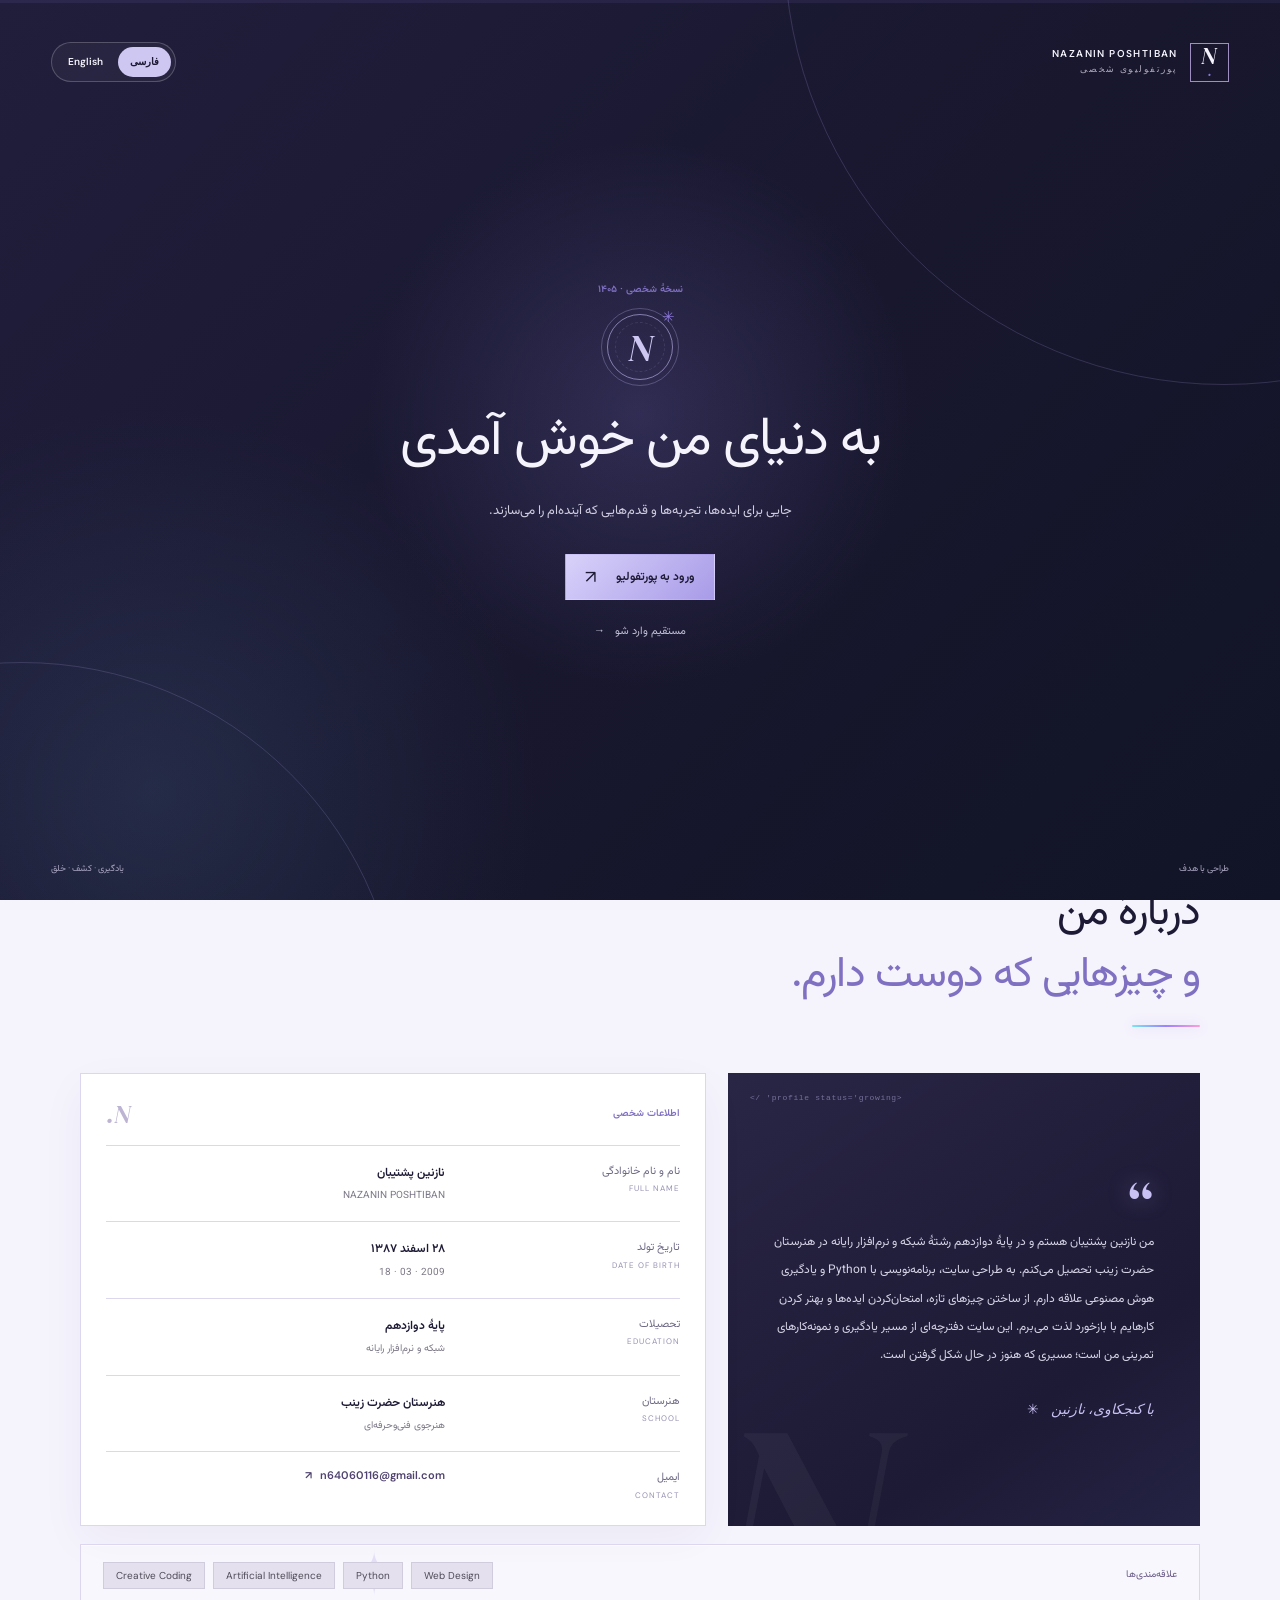
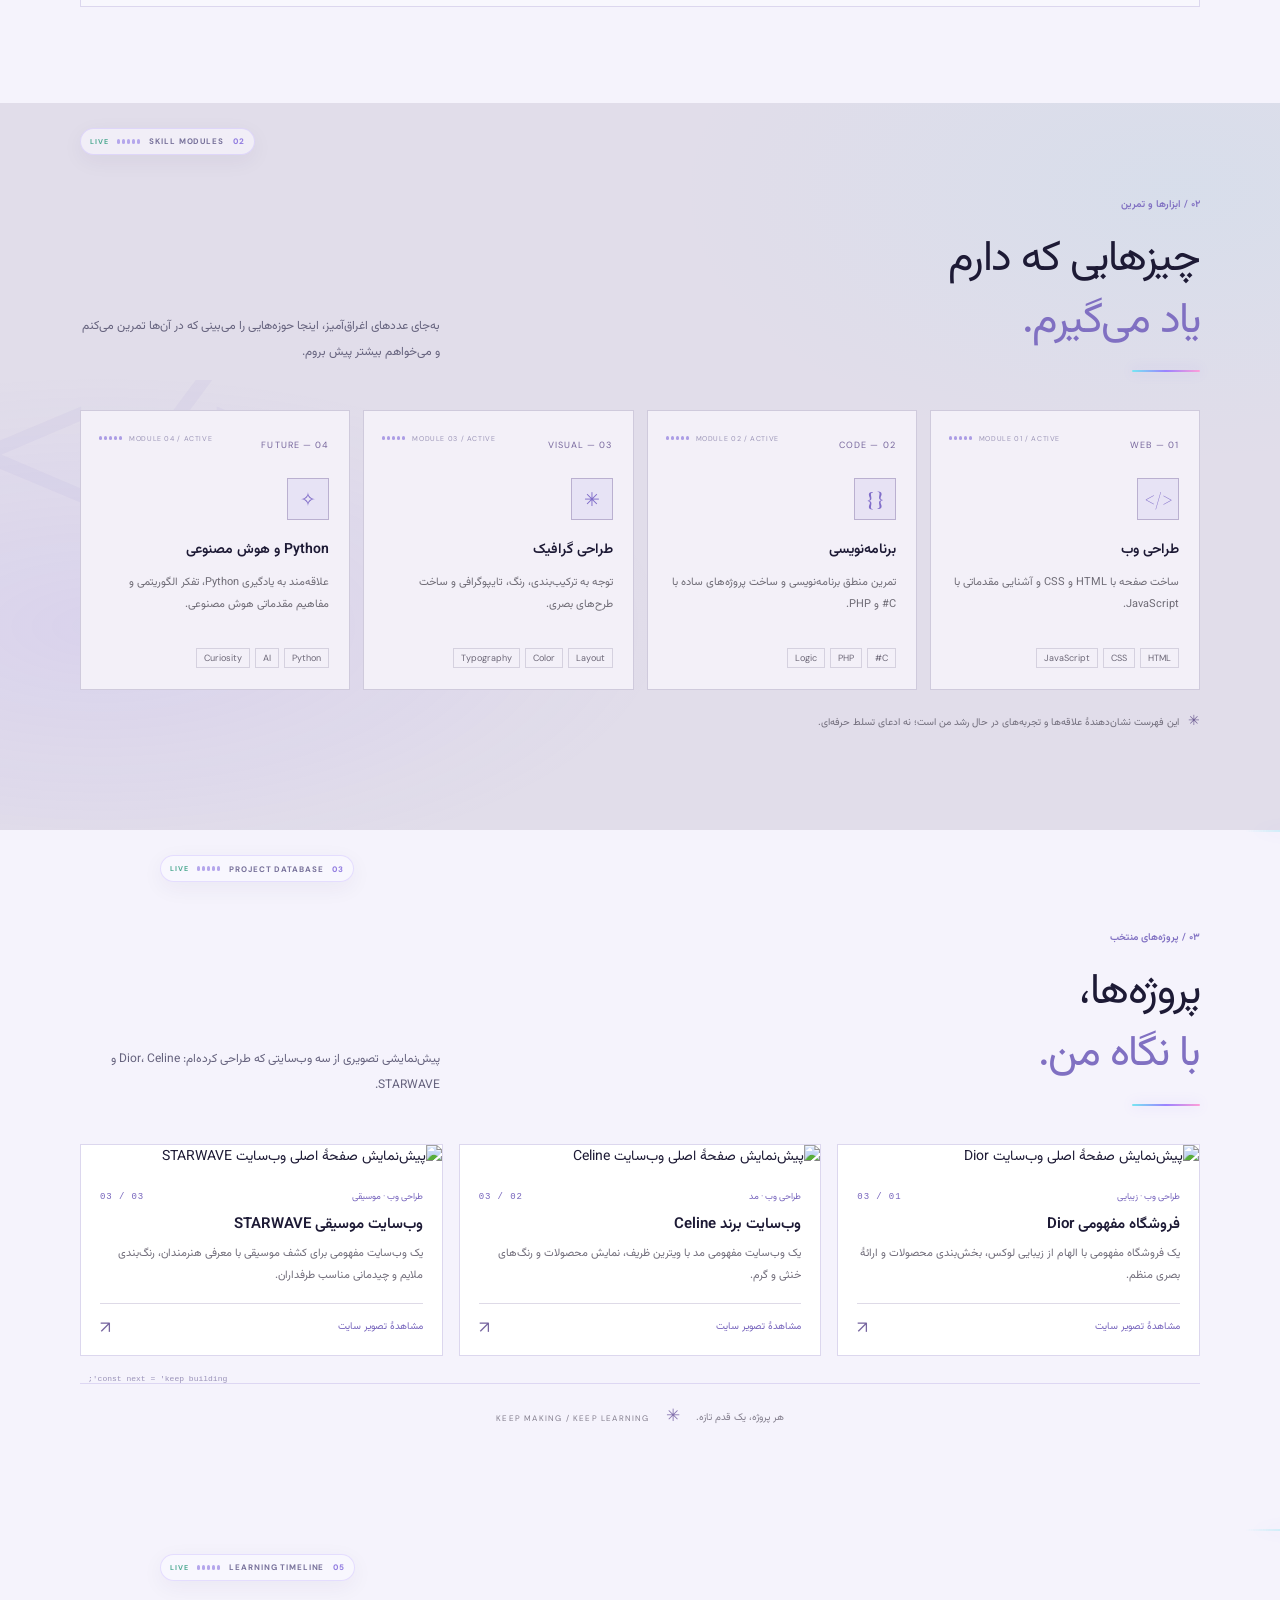
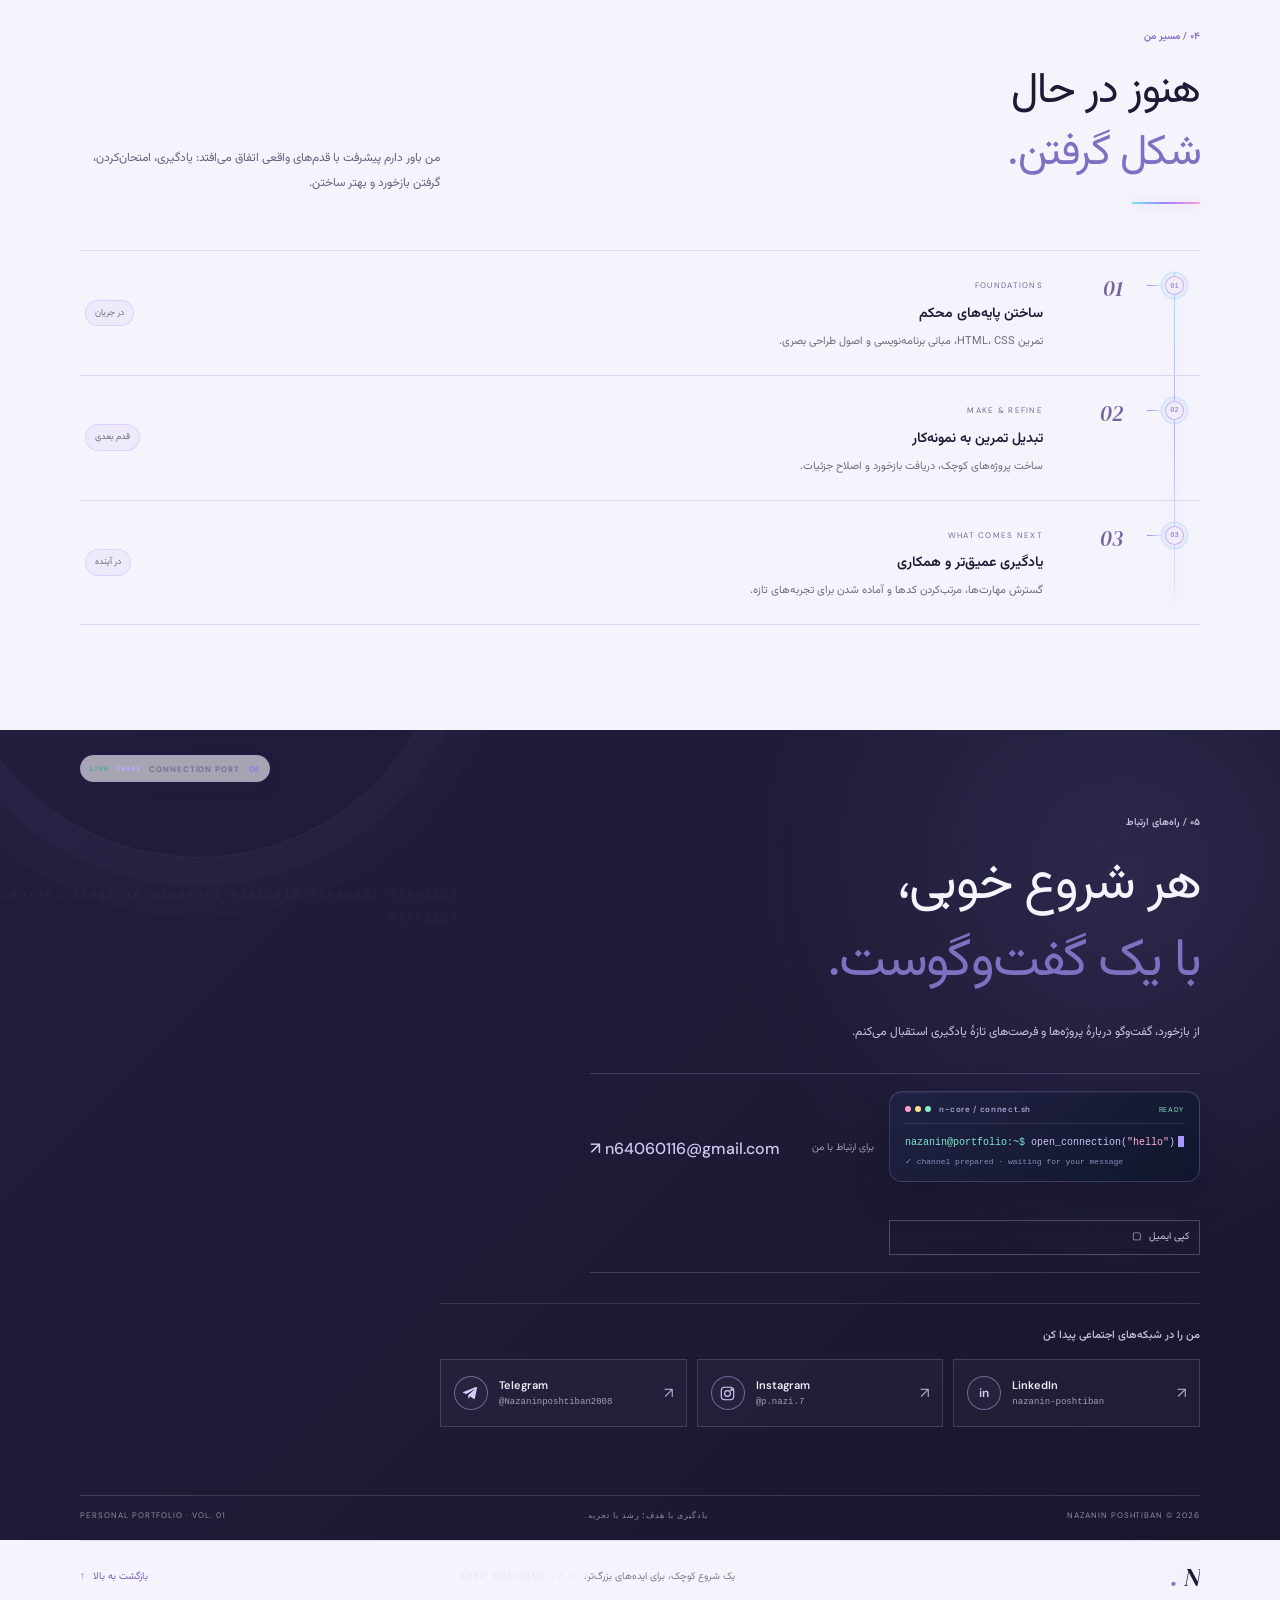
==== commit 0bd346fd: "Update index.html" ====
--- a/index.html
+++ b/index.html
@@ -123,9 +123,6 @@
      <a data-en="My Journey" data-fa="مسیر من" href="#journey">
       مسیر من
      </a>
-     <a data-en="Certificates" data-fa="گواهی‌ها" href="certificates.html">
-      گواهی‌ها
-     </a>
      <a class="nav-cta" href="#contact">
       <span data-en="Contact" data-fa="ارتباط">
        ارتباط
@@ -601,165 +598,45 @@
        </em>
       </h2>
      </div>
-     <p class="section-description" data-en="Each card opens a dedicated page with the idea, practice steps, and what I learned along the way." data-fa="هر کارت به صفحهٔ جداگانه‌ای می‌رسد که ایده، مراحل تمرین و چیزهایی را که از آن یاد گرفته‌ام توضیح می‌دهد.">
-      هر کارت به صفحهٔ جداگانه‌ای می‌رسد که ایده، مراحل تمرین و چیزهایی را که از آن یاد گرفته‌ام توضیح می‌دهد.
+     <p class="section-description" data-en="A visual preview of three websites I have designed: Dior, Celine, and STARWAVE." data-fa="پیش‌نمایشی تصویری از سه وب‌سایتی که طراحی کرده‌ام: Dior، Celine و STARWAVE.">
+      پیش‌نمایشی تصویری از سه وب‌سایتی که طراحی کرده‌ام: Dior، Celine و STARWAVE.
      </p>
     </div>
     <div class="project-grid">
-     <a aria-label="Dior Concept Store" class="project-card project-dior" href="buty/dior_products_dialog_fixed.html">
-      <div class="visual-art visual-dior">
-       <span class="art-overline">
-        MAISON · BEAUTY · STYLE
-       </span>
-       <div class="art-dior">
-        DIOR
-        <span>
-        </span>
-       </div>
-       <span class="art-circle">
-       </span>
-       <span class="art-foot">
-        CONCEPT STORE / 01
-       </span>
-      </div>
+     <a aria-label="Dior website screenshot preview" class="project-card project-dior" href="assets/project-previews/dior-website.jpg" target="_blank" rel="noopener noreferrer">
+      <img class="project-preview" src="assets/project-previews/dior-website.jpg" alt="پیش‌نمایش صفحهٔ اصلی وب‌سایت Dior" loading="lazy" decoding="async"/>
       <div class="project-card-body">
        <div class="project-card-top">
-        <span class="project-type">
-         طراحی وب · پروژهٔ مفهومی
-        </span>
-        <span class="project-number">
-         01 / 06
-        </span>
-       </div>
-       <h3>
-        <span data-en="Dior Concept Store" data-fa="پروژه (نمونه کار )DIOR">
-         فروشگاه مفهومی Dior
-        </span>
-       </h3>
-       <p>
-        <span data-en="A concept exercise in designing a refined shopping experience through restrained layouts, neutral tones, and careful visual details." data-fa="تمرین طراحی یک تجربهٔ فروشگاهی لوکس با چیدمان خلوت، رنگ‌های خنثی و توجه به جزئیات بصری.">
-         تمرین طراحی یک تجربهٔ فروشگاهی لوکس با چیدمان خلوت، رنگ‌های خنثی و توجه به جزئیات بصری.
-        </span>
-       </p>
-       <span class="project-open">
-        <span data-en="View project" data-fa="مشاهدهٔ پروژه">
-         مشاهدهٔ پروژه
-        </span>
-        <b>
-         ↗
-        </b>
-       </span>
+        <span class="project-type" data-en="Website design · Beauty" data-fa="طراحی وب · زیبایی">طراحی وب · زیبایی</span>
+        <span class="project-number">01 / 03</span>
+       </div>
+       <h3><span data-en="Dior Concept Store" data-fa="فروشگاه مفهومی Dior">فروشگاه مفهومی Dior</span></h3>
+       <p><span data-en="A luxury-inspired beauty store concept with product sections and a polished visual presentation." data-fa="یک فروشگاه مفهومی با الهام از زیبایی لوکس، بخش‌بندی محصولات و ارائهٔ بصری منظم.">یک فروشگاه مفهومی با الهام از زیبایی لوکس، بخش‌بندی محصولات و ارائهٔ بصری منظم.</span></p>
+       <span class="project-open"><span data-en="View website preview" data-fa="مشاهدهٔ تصویر سایت">مشاهدهٔ تصویر سایت</span><b>↗</b></span>
       </div>
      </a>
-     <a aria-label="Windows Application" class="project-card project-csharp" href="my site/n celine.html">
-      <div class="visual-art visual-csharp">
-       <span class="art-overline">
-        DESKTOP APPLICATION / 03
-       </span>
-       <div class="fake-window">
-        <div class="fake-window-top">
-         <i>
-         </i>
-         <i>
-         </i>
-         <i>
-         </i>
-         <span>
-          My First App
-         </span>
-        </div>
-        <div class="fake-window-body">
-         <b>
-          C#
-         </b>
-         <span>
-         </span>
-         <span>
-         </span>
-         <em data-en="Run ↗" data-fa="اجرا ↗">
-          اجرا ↗
-         </em>
-        </div>
-       </div>
-      </div>
+     <a aria-label="Celine website screenshot preview" class="project-card project-celine" href="assets/project-previews/celine-website.jpg" target="_blank" rel="noopener noreferrer">
+      <img class="project-preview" src="assets/project-previews/celine-website.jpg" alt="پیش‌نمایش صفحهٔ اصلی وب‌سایت Celine" loading="lazy" decoding="async"/>
       <div class="project-card-body">
        <div class="project-card-top">
-        <span class="project-type">
-         طراحی سایت · پروژهٔ تمرینی
-        </span>
-        <span class="project-number">
-         03 / 06
-        </span>
-       </div>
-       <h3>
-        <span data-en="Windows Application" data-fa=" پروژه سایت سلین(نمونه کار)">
-            سلین
-        </span>
-       </h3>
-       <p>
-        <span data-en="A C# Windows Forms exercise focused on interface controls, layout, and event handling." data-fa="  طراحی با سبکی خاص ">   
-            طراحی با سبکی خاص     </span>
-       </p>
-       <span class="project-open">
-        <span data-en="View project" data-fa="مشاهدهٔ پروژه">
-         مشاهدهٔ پروژه
-        </span>
-        <b>
-         ↗
-        </b>
-       </span>
-      </div>
-     </a>     
-     <a aria-label="Music Fan Website Concept" class="project-card project-fan" href="starwave_site/index.html">
-      <div class="visual-art visual-fan">
-       <span class="art-overline">
-        A DIGITAL COMMUNITY / 06
-       </span>
-       <div class="fan-numeral">
-        N°
-        <span>
-         06
-        </span>
-       </div>
-       <div class="fan-record">
-        <i>
-        </i>
-        <i>
-        </i>
-        <i>
-        </i>
-       </div>
-       <span class="art-foot">
-        MUSIC · STORY · CONNECTION
-       </span>
-      </div>
+        <span class="project-type" data-en="Website design · Fashion" data-fa="طراحی وب · مد">طراحی وب · مد</span>
+        <span class="project-number">02 / 03</span>
+       </div>
+       <h3><span data-en="Celine Fashion Website" data-fa="وب‌سایت برند Celine">وب‌سایت برند Celine</span></h3>
+       <p><span data-en="A fashion website concept exploring an elegant storefront, product presentation, and warm neutral colors." data-fa="یک وب‌سایت مفهومی مد با ویترین ظریف، نمایش محصولات و رنگ‌های خنثی و گرم.">یک وب‌سایت مفهومی مد با ویترین ظریف، نمایش محصولات و رنگ‌های خنثی و گرم.</span></p>
+       <span class="project-open"><span data-en="View website preview" data-fa="مشاهدهٔ تصویر سایت">مشاهدهٔ تصویر سایت</span><b>↗</b></span>
+      </div>
+     </a>
+     <a aria-label="STARWAVE website screenshot preview" class="project-card project-fan" href="assets/project-previews/starwave-website.jpg" target="_blank" rel="noopener noreferrer">
+      <img class="project-preview" src="assets/project-previews/starwave-website.jpg" alt="پیش‌نمایش صفحهٔ اصلی وب‌سایت STARWAVE" loading="lazy" decoding="async"/>
       <div class="project-card-body">
        <div class="project-card-top">
-        <span class="project-type">
-         طراحی وب · کانسپت
-        </span>
-        <span class="project-number">
-         06 / 06
-        </span>
-       </div>
-       <h3>
-        <span data-en="Music Fan Website Concept" data-fa="وب‌سایت طرفداری موسیقی">
-         وب‌سایت طرفداری موسیقی
-        </span>
-       </h3>
-       <p>
-        <span data-en="A concept for a fan-focused digital space with clear sections and a consistent visual identity." data-fa="ایده‌ای مفهومی برای یک فضای طرفداری با بخش‌بندی منظم و هویت بصری مشخص.">
-         ایده‌ای مفهومی برای یک فضای طرفداری با بخش‌بندی منظم و هویت بصری مشخص.
-        </span>
-       </p>
-       <span class="project-open">
-        <span data-en="View project" data-fa="مشاهدهٔ پروژه">
-         مشاهدهٔ پروژه
-        </span>
-        <b>
-         ↗
-        </b>
-       </span>
+        <span class="project-type" data-en="Website design · Music" data-fa="طراحی وب · موسیقی">طراحی وب · موسیقی</span>
+        <span class="project-number">03 / 03</span>
+       </div>
+       <h3><span data-en="STARWAVE — Music Website" data-fa="وب‌سایت موسیقی STARWAVE">وب‌سایت موسیقی STARWAVE</span></h3>
+       <p><span data-en="A music discovery concept with artist highlights, a soft color palette, and a fan-focused layout." data-fa="یک وب‌سایت مفهومی برای کشف موسیقی با معرفی هنرمندان، رنگ‌بندی ملایم و چیدمانی مناسب طرفداران.">یک وب‌سایت مفهومی برای کشف موسیقی با معرفی هنرمندان، رنگ‌بندی ملایم و چیدمانی مناسب طرفداران.</span></p>
+       <span class="project-open"><span data-en="View website preview" data-fa="مشاهدهٔ تصویر سایت">مشاهدهٔ تصویر سایت</span><b>↗</b></span>
       </div>
      </a>
     </div>
@@ -775,40 +652,7 @@
      </span>
     </div>
    </section>
-   <section class="certificate-band">
-    <div class="shell certificate-band-inner">
-     <div class="certificate-emblem">
-      N
-      <span>
-       ✧
-      </span>
-     </div>
-     <div class="certificate-band-copy">
-      <p class="eyebrow" data-en="CERTIFICATES &amp; ACHIEVEMENTS" data-fa="گواهی‌ها و دستاوردها">
-       گواهی‌ها و دستاوردها
-      </p>
-      <h2>
-       <span data-en="A record of" data-fa="مدارک و">
-        مدارک و
-       </span>
-       <em data-en="progress." data-fa="دستاوردها.">
-        دستاوردها.
-       </em>
-      </h2>
-      <p data-en="A dedicated space for certificates, workshops, and learning experiences." data-fa="یک فضای مستقل برای گواهی‌های دوره‌ها، کارگاه‌ها و تجربه‌های آموزشی من.">
-       یک فضای مستقل برای گواهی‌های دوره‌ها، کارگاه‌ها و تجربه‌های آموزشی من.
-      </p>
-     </div>
-     <a class="button button-outline" href="certificates.html">
-      <span data-en="Open archive" data-fa="ورود به آرشیو">
-       ورود به آرشیو
-      </span>
-      <span class="button-arrow">
-       ↗
-      </span>
-     </a>
-    </div>
-   </section>
+
    <section class="section shell journey-section" id="journey">
     <div class="section-intro section-intro-split">
      <div>
